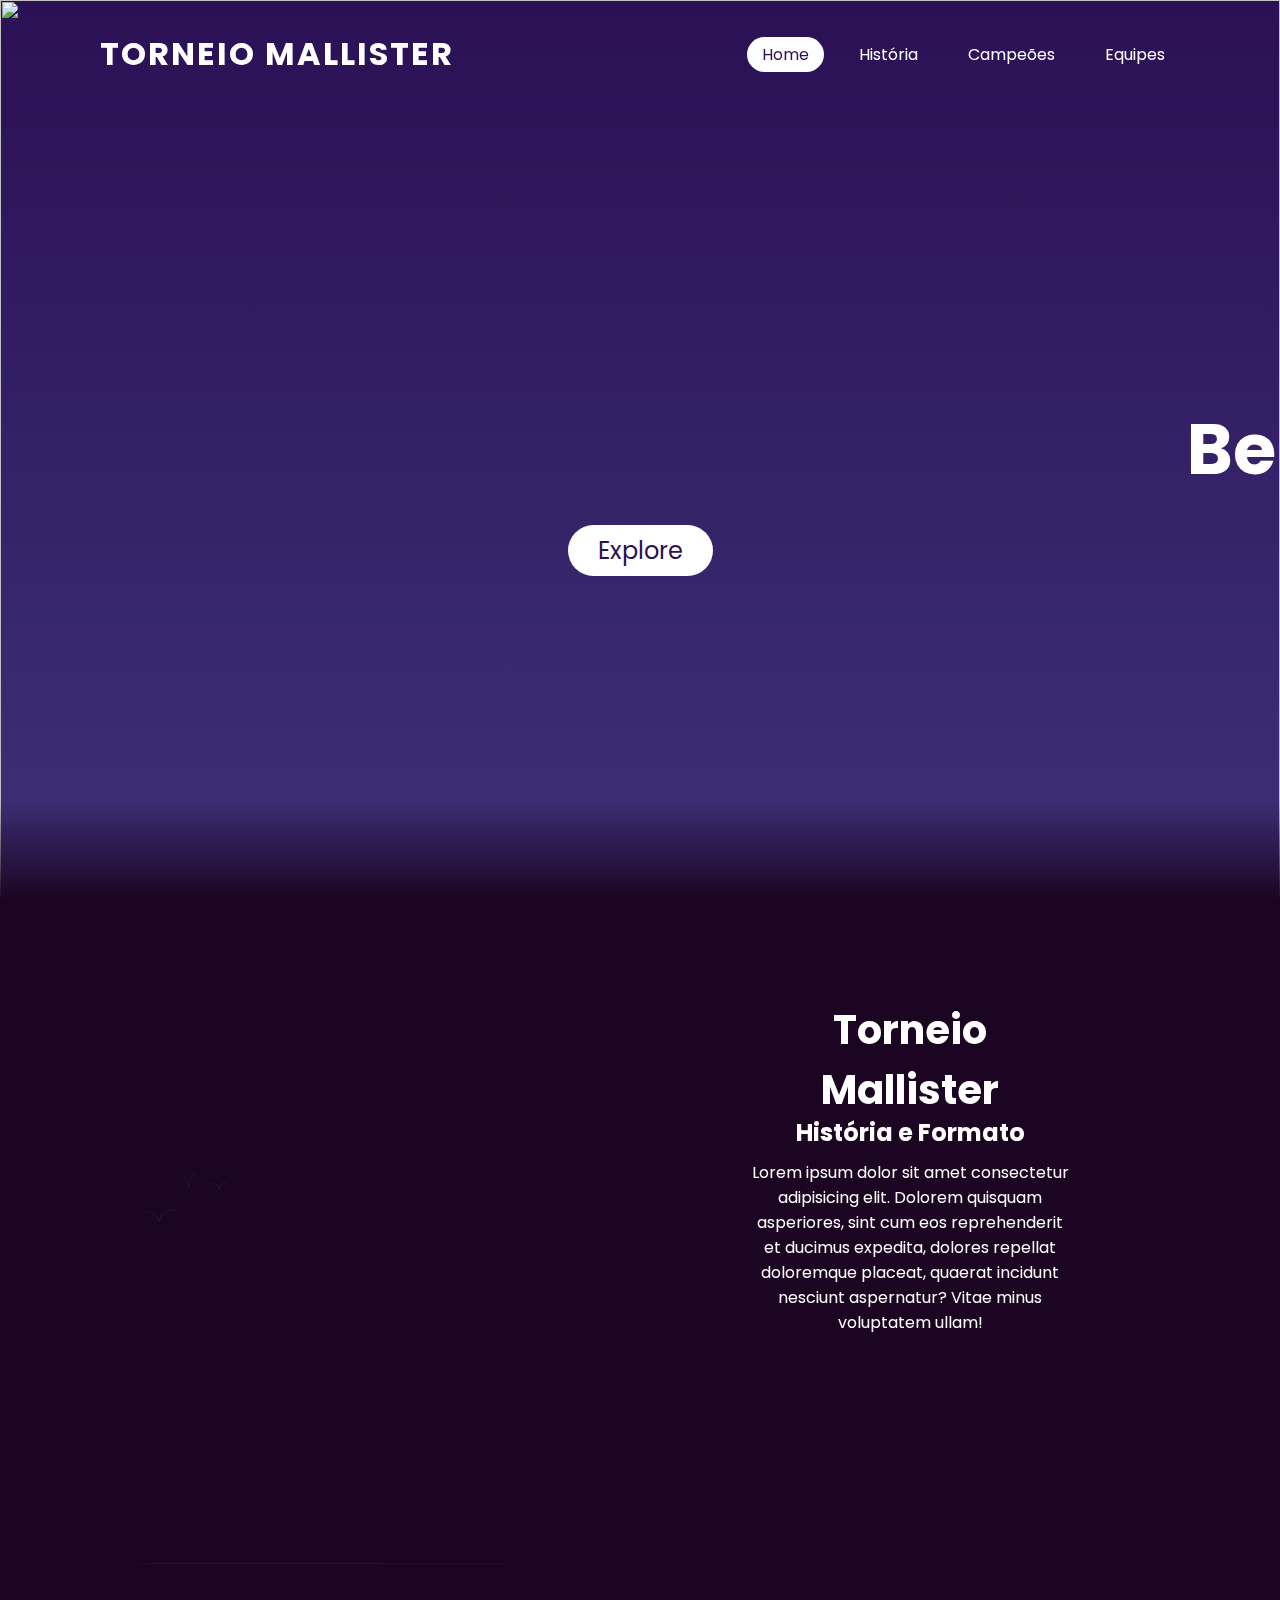
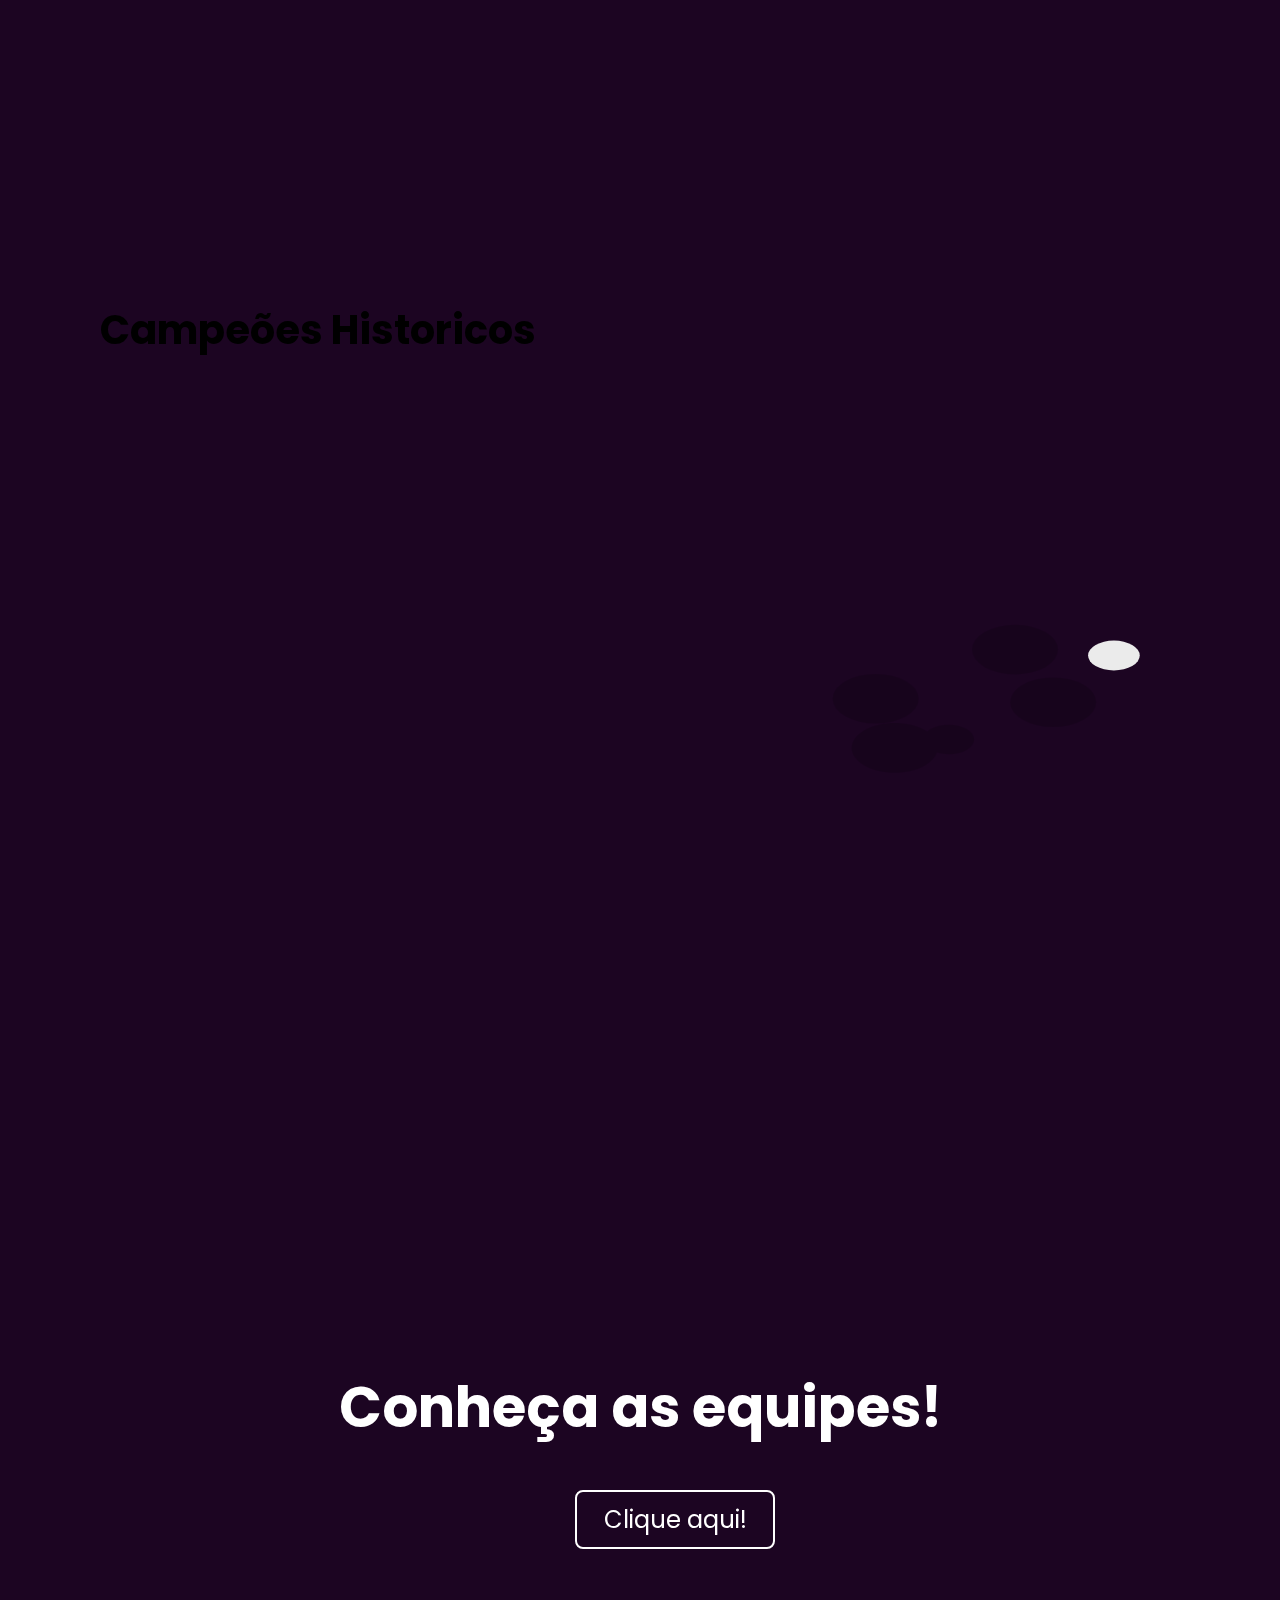
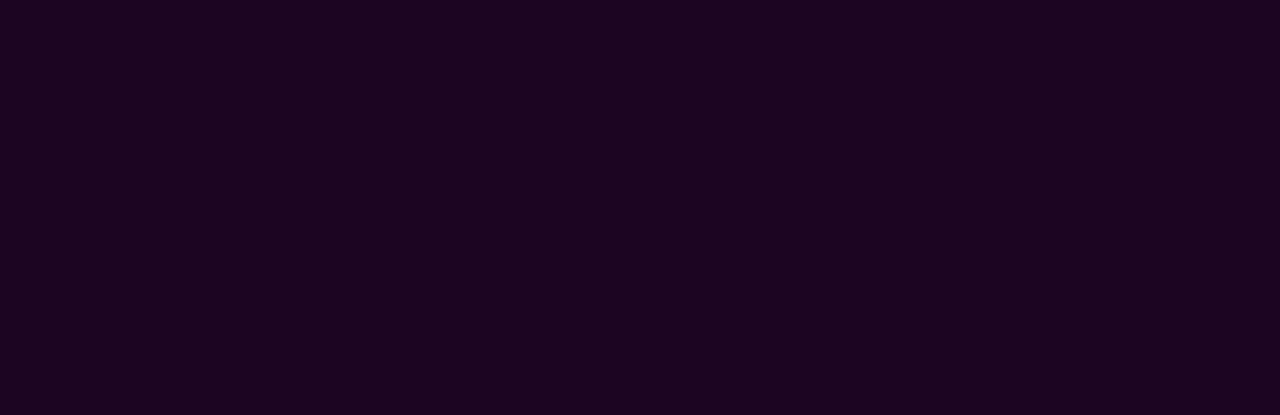
==== index.html @ cf9bca3e "feat: fix caminho dois" ====
<!DOCTYPE html>
<html lang="pt-br">
<head>
    <meta charset="UTF-8">
    <meta http-equiv="X-UA-Compatible" content="IE=edge">
    <meta name="viewport" content="width=device-width, initial-scale=1.0">
    <link rel="icon" href="https://i.pinimg.com/564x/1b/fc/08/1bfc082ab216bc0fd8e21ef02de1a475.jpg">
    <link rel="stylesheet" type="text/css" href="../css/moon.css">
    <link rel="stylesheet" type="text/css" href="../css/sec.css">
    <title>7° Torneio Mallister</title>
</head>
<body>

    <header>
        <a href="#" class="logo">Torneio Mallister</a>
        <ul>
            <li><a href="#" class="active">Home</a></li>
            <li><a href="#history">História</a></li>
            <li><a href="#champs">Campeões</a></li>
           <!--<li><a href="#">Premiação</a></li>--> 
            <li><a href="#teams">Equipes</a></li>
        </ul>
    </header>

    <section>
        <img src=".../img/stars.png" id="stars" alt="">
        <img src=".../img/moon.png" id="moon" alt="">
        <img src=".../img/mtbehind.png"  id="mtbehind"  alt="">
        <h2 id="text">Bem-Vindo!</h2>
        <a href="#history" id="btn">Explore</a>
        <img src=".../img/mtfront.png" id="mtfront" alt="">
    </section>

     <div class="sec section" id="history">
        <div class="text-sec text-height">
        <h2 class="h2-sec-history">Torneio Mallister</h2>
        <h3>História e Formato</h3>
        <p>Lorem ipsum dolor sit amet consectetur adipisicing elit. Dolorem quisquam asperiores, sint cum eos reprehenderit et ducimus expedita, dolores repellat doloremque placeat, quaerat incidunt nesciunt aspernatur? Vitae minus voluptatem ullam!</p>
        </div>

        <img class="img-dragon" src="./svg/dragon.svg" alt="">
        
    </div>


    <div class="sec section-champs" id="champs">
        <div class="">
            <h2 class="h3-sec-champs">Campeões Historicos</h2>
            
        </div>    
        <img class="img-champs" src="./svg/teamchamps.svg" alt="">      
    </div>

    
    <div class="sec section-teams" id="teams">
        <div class="">
            <h2 class="h2-sec-teams">Conheça as equipes!</h2>
            <a class="btn-teams" href="./pages/teams.html" target="_blank ">Clique aqui!</a>
        </div>    
           
    </div>

    
    

    <script src="/js/moon.js"></script>
    
</body>
</html>
---- css/moon.css ----
@import url('https://fonts.googleapis.com/css2?family=Poppins:ital,wght@0,400;0,500;0,600;0,700;1,400;1,500;1,600;1,700&display=swap');

* {
    font-family: 'Poppins', sans-serif;
    margin: 0;
    padding: 0;
    box-sizing: border-box;
    scroll-behavior: smooth;
}

body{
    min-height: 100vh;
    overflow-x: hidden;
    background: linear-gradient(#2b1055, #7597de);
}

header{
    position: absolute;
    top: 0;
    left: 0;
    width: 100%;
    padding: 30px 100px;
    display: flex;
    justify-content: space-between;
    align-items: center;
    z-index: 10000;
}

header .logo {
    color: #fff;
    font-weight: 700;
    text-decoration: none;
    font-size: 2em;
    text-transform: uppercase;
    letter-spacing: 2px;
}

header ul {
    display: flex;
    justify-content: center;
    align-items: center;
}

header ul li {
    list-style: none;
    margin-left: 20px;
}

header ul li a {
    text-decoration: none;
    padding: 6px 15px;
    color: #fff;
    border-radius: 20px;
}

header ul li a:hover, 
header ul li a.active
{
    background: #fff;
    color: #2b1055;
}


section{
    position: relative;
    width: 100%;
    height: 100vh;
    padding: 100px;
    display: flex;
    justify-content: center;
    align-items: center;
    overflow: hidden;
}

section::before{
    content: '';
    position: absolute;
    bottom: 0;
    width: 100%;
    height: 100px;
    background: linear-gradient(to top,#1c0522,transparent);
    z-index: 1000;
}

section img{
    position: absolute;
    top: 0;
    left: 0;
    width: 100%;
    height: 100%;
    object-fit: cover;
    pointer-events: none;
}

section img#moon{
    mix-blend-mode: screen;
}

section img#mtfront{
    z-index: 10;
}

#text{
    position: absolute;
    right: -350px;
    color: #fff;
    white-space: nowrap;
    font-size: 5.5vw;
    z-index: 9;  
}

#btn{
    text-decoration: none;
    display: inline-block;
    padding: 8px 30px;
    border-radius: 40px;
    background: #fff;
    color: #2b1055;
    font-size: 1.5em;
    z-index: 9;
    transform: translateY(100px);
}

.sec{
    padding: 100px;
    background: #1c0522;
}

.h2-sec-history{
    font-size: 2.5em;
    text-align: center;
    color: rgb(255, 255, 255);
}

.sec h3{
    font-size: 1.5em;
    text-align: center;
    margin-top: -5px;
    color: #fff;
}

.sec p{
    margin-top: 10px;
    text-align: center;
    font-size: 1em;
    color: #fff;
}
---- css/sec.css ----
.section{
    background-image: url('.../img/history.jpg');
    background-repeat: no-repeat;
    background-size: cover;
    height: 900px;
}

.section-champs{
    background-image: url('.../img/champs.jpg');
    background-repeat: no-repeat;
    background-size: cover;
}

.section-teams{
    background-image: url('.../img/zodiac.jpg');
    background-repeat: no-repeat;
    background-size: cover;
    height: 1100px;
}

.img-champs{
    width: 35vw;
    margin-left: 60%;
}

.img-dragon{
    width: 35vw;
    margin-top: -200px;
}

.h3-sec-champs{
    font-size: 2.5em;
    color: black;
}

.h2-sec-teams{
    font-size: 3.5em;
    color: #fff;
    text-align: center;
    margin-top: 350px;
}

.btn-teams{
    text-decoration: none;
    font-size: 1.5em;
    color: #fff;
    display: flex;
    justify-content: center;
    align-items: center;
    border: 2px solid #fff;
    border-radius: 8px;
    width: 200px;
    padding: 10px;
    margin-left: 44%;
    margin-top: 40px;
}


.btn-teams:hover{
    background-color: #2a2a4d;
    transition: 1s;
    transform: scale(1.1);
}

.text-height{
    display: flex;
    flex-direction: column;  
    width: 30%;
    margin-left: 60%;
}



.img-mage{
    width: 1000px;
    height: 500px;
    margin-top: -220px;
    box-shadow: 23px 13px 29px 0px rgba(0,0,0,0.73);
}
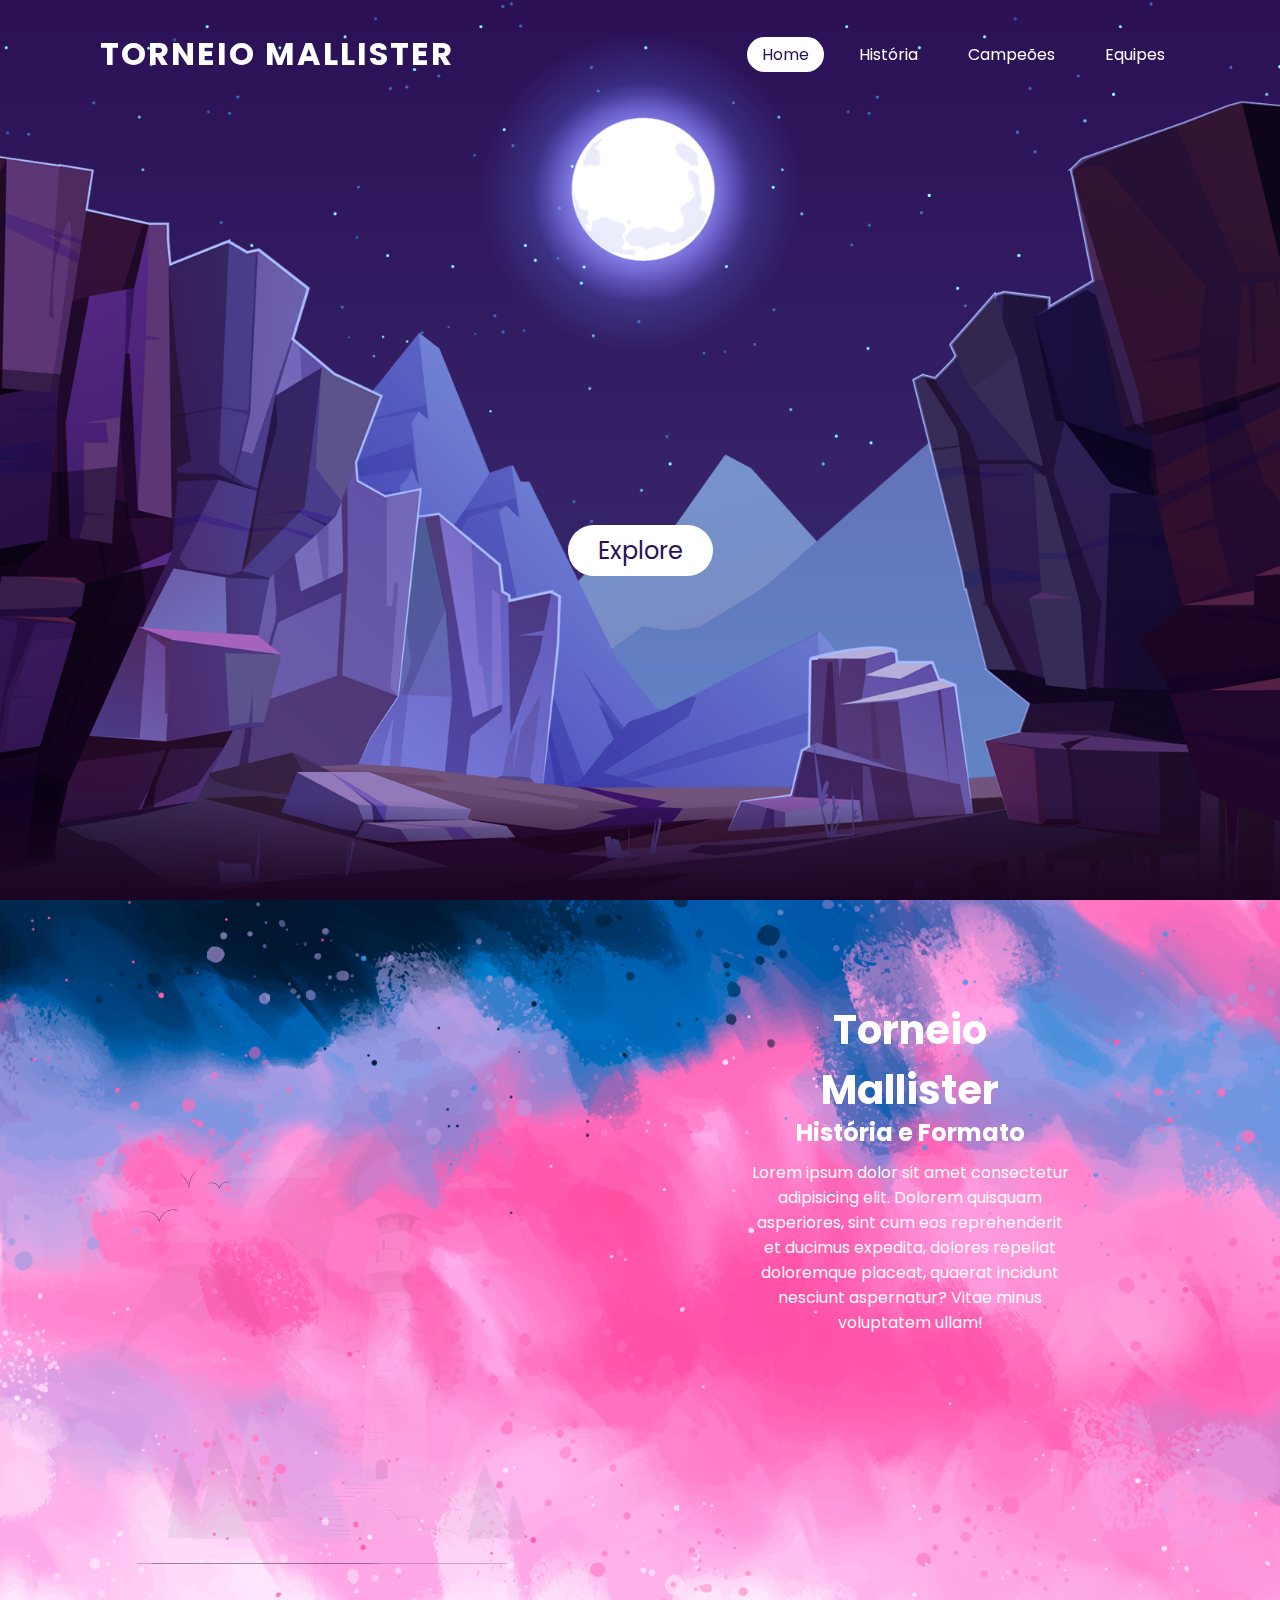
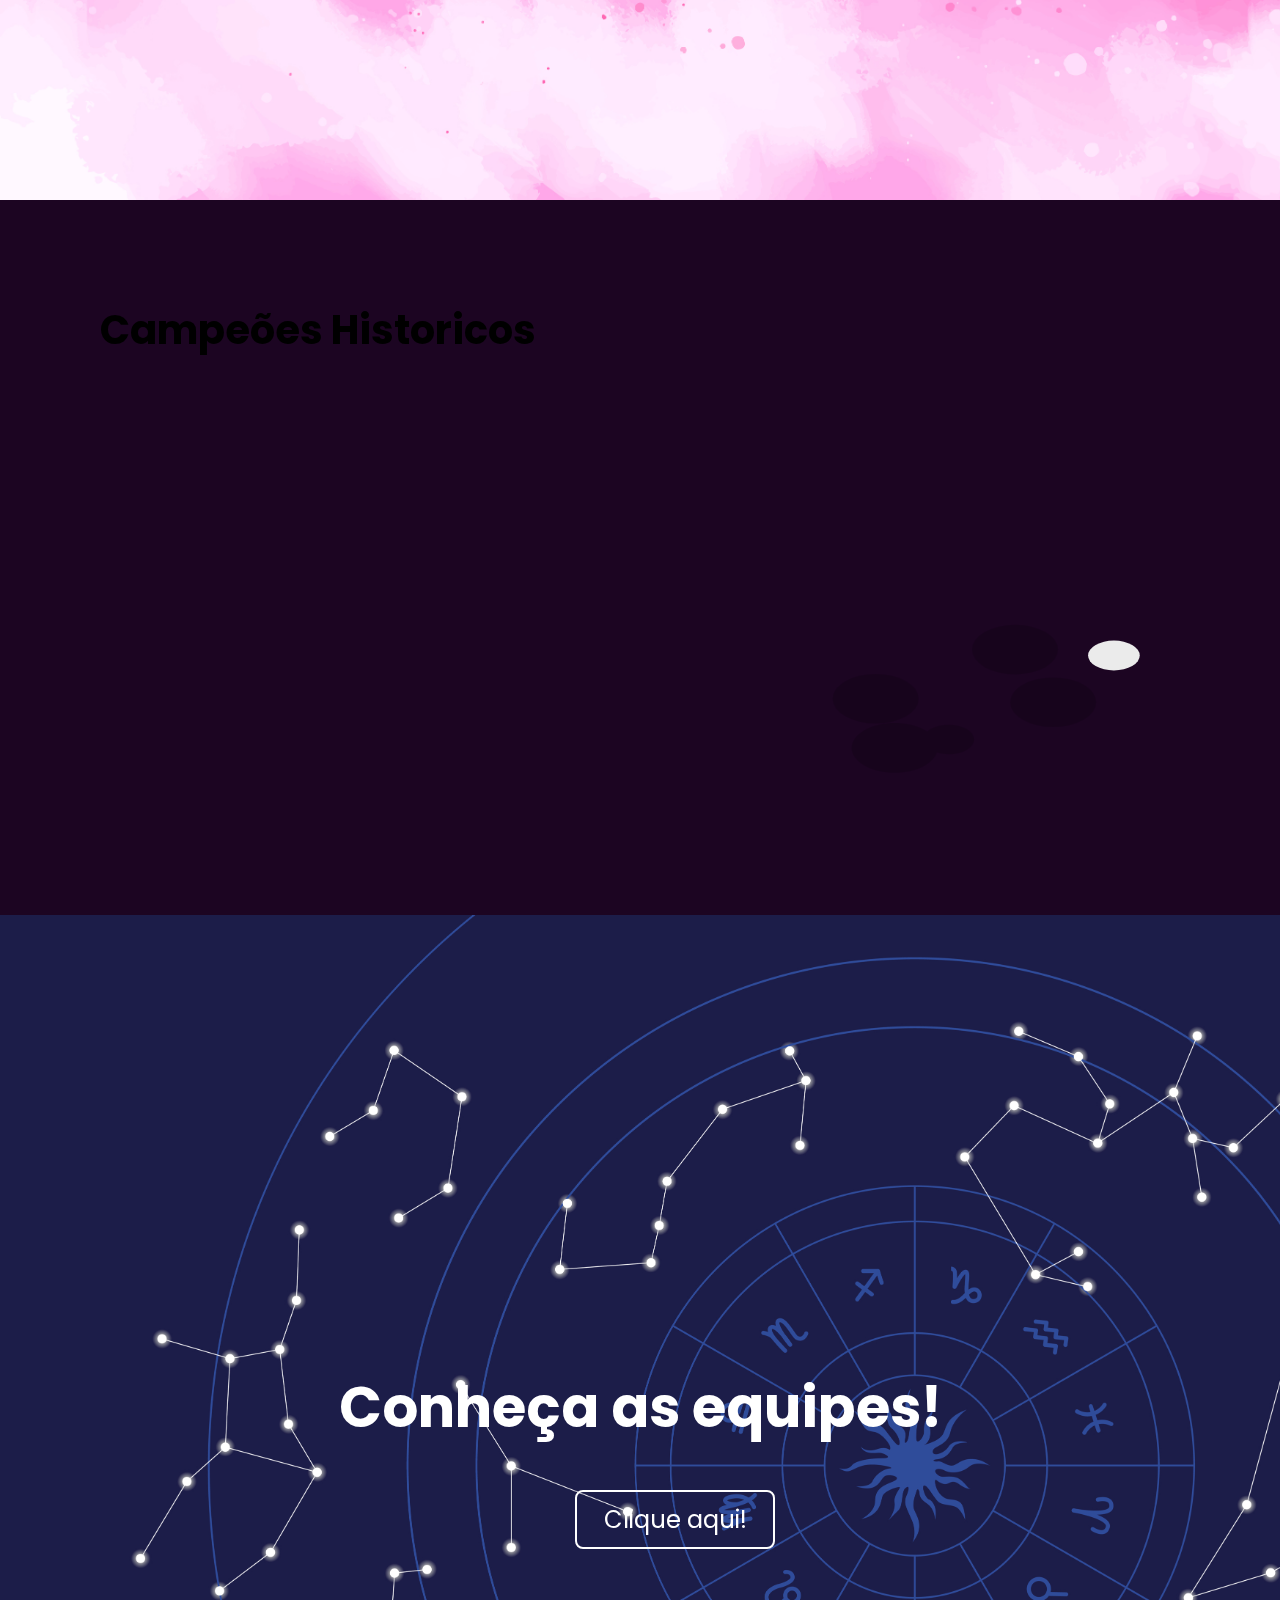
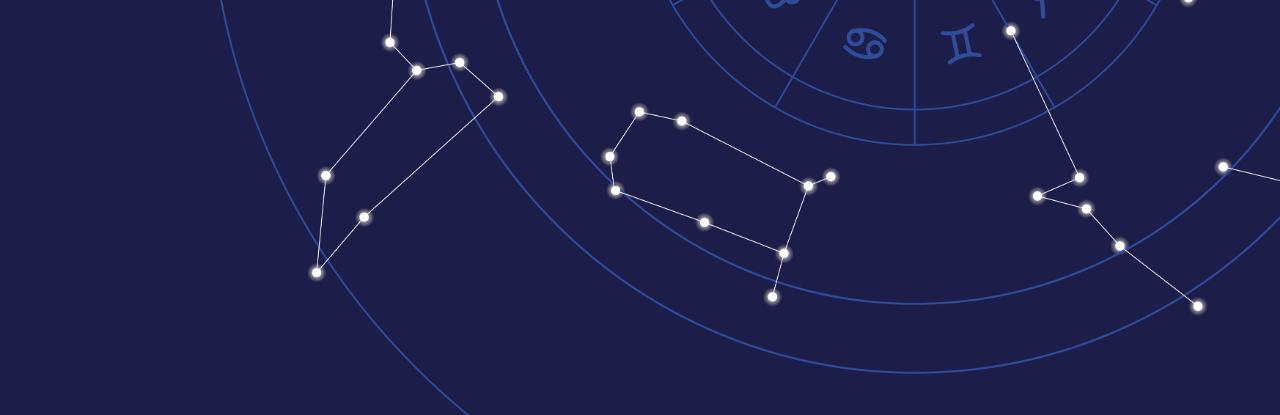
==== commit 3e0e5aa7: "feat: fix caminho img" ====
--- a/index.html
+++ b/index.html
@@ -23,12 +23,12 @@
     </header>
 
     <section>
-        <img src=".../img/stars.png" id="stars" alt="">
-        <img src=".../img/moon.png" id="moon" alt="">
-        <img src=".../img/mtbehind.png"  id="mtbehind"  alt="">
+        <img src="../img/stars.png" id="stars" alt="">
+        <img src="../img/moon.png" id="moon" alt="">
+        <img src="../img/mtbehind.png"  id="mtbehind"  alt="">
         <h2 id="text">Bem-Vindo!</h2>
         <a href="#history" id="btn">Explore</a>
-        <img src=".../img/mtfront.png" id="mtfront" alt="">
+        <img src="../img/mtfront.png" id="mtfront" alt="">
     </section>
 
      <div class="sec section" id="history">
--- a/css/sec.css
+++ b/css/sec.css
@@ -1,18 +1,18 @@
 .section{
-    background-image: url('.../img/history.jpg');
+    background-image: url('/img/history.jpg');
     background-repeat: no-repeat;
     background-size: cover;
     height: 900px;
 }
 
 .section-champs{
-    background-image: url('.../img/champs.jpg');
+    background-image: url('/img/champs.jpg');
     background-repeat: no-repeat;
     background-size: cover;
 }
 
 .section-teams{
-    background-image: url('.../img/zodiac.jpg');
+    background-image: url('/img/zodiac.jpg');
     background-repeat: no-repeat;
     background-size: cover;
     height: 1100px;
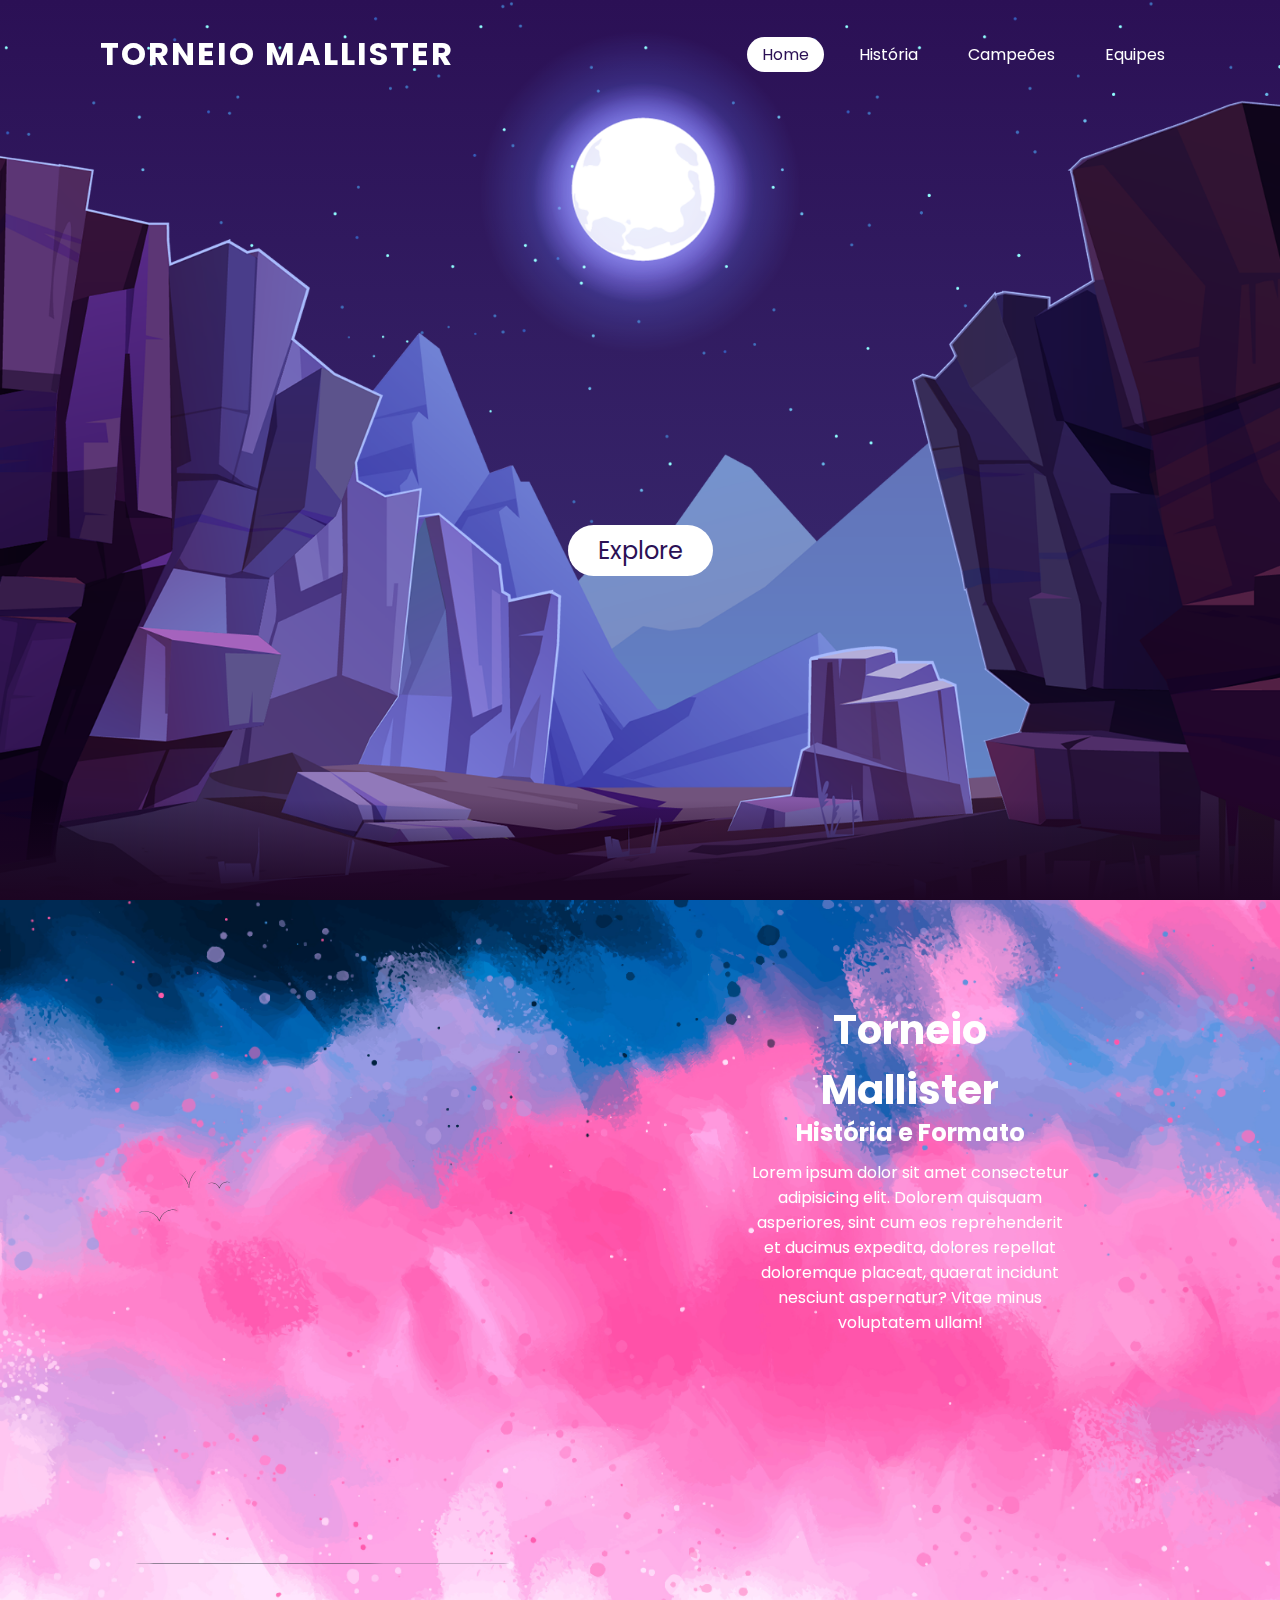
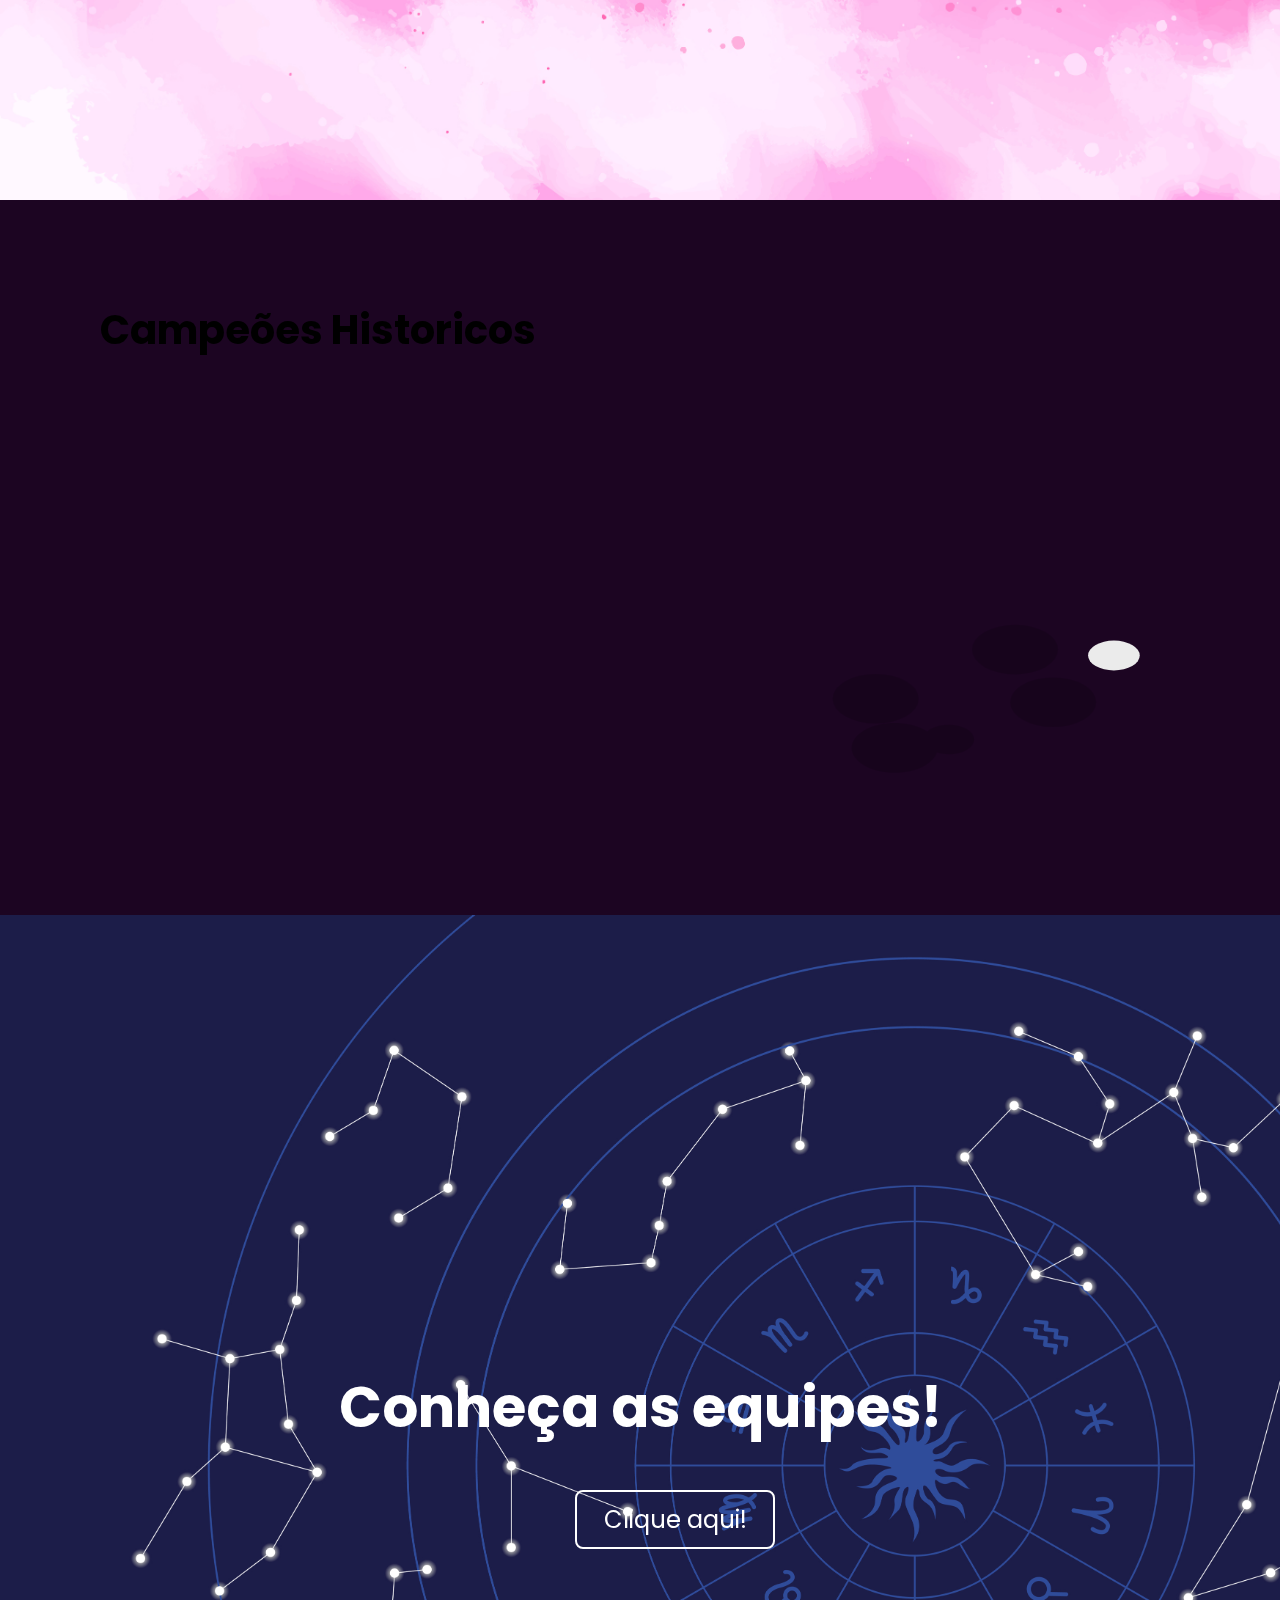
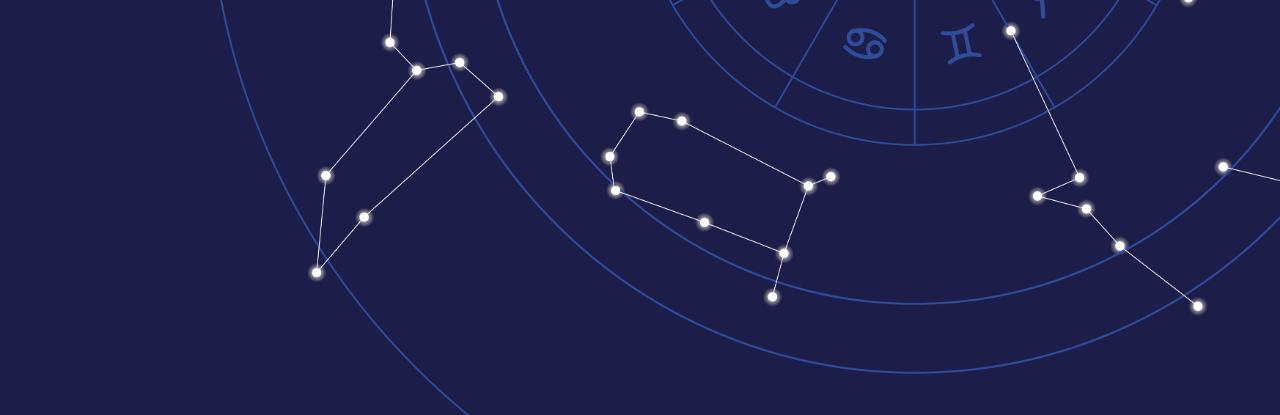
==== commit 6627453e: "feat: caminho img" ====
--- a/index.html
+++ b/index.html
@@ -5,8 +5,8 @@
     <meta http-equiv="X-UA-Compatible" content="IE=edge">
     <meta name="viewport" content="width=device-width, initial-scale=1.0">
     <link rel="icon" href="https://i.pinimg.com/564x/1b/fc/08/1bfc082ab216bc0fd8e21ef02de1a475.jpg">
-    <link rel="stylesheet" type="text/css" href="../css/moon.css">
-    <link rel="stylesheet" type="text/css" href="../css/sec.css">
+    <link rel="stylesheet" type="text/css" href="/css/moon.css">
+    <link rel="stylesheet" type="text/css" href="/css/sec.css">
     <title>7° Torneio Mallister</title>
 </head>
 <body>
@@ -23,12 +23,12 @@
     </header>
 
     <section>
-        <img src="../img/stars.png" id="stars" alt="">
-        <img src="../img/moon.png" id="moon" alt="">
-        <img src="../img/mtbehind.png"  id="mtbehind"  alt="">
+        <img src="/img/stars.png" id="stars" alt="">
+        <img src="/img/moon.png" id="moon" alt="">
+        <img src="/img/mtbehind.png"  id="mtbehind"  alt="">
         <h2 id="text">Bem-Vindo!</h2>
         <a href="#history" id="btn">Explore</a>
-        <img src="../img/mtfront.png" id="mtfront" alt="">
+        <img src="/img/mtfront.png" id="mtfront" alt="">
     </section>
 
      <div class="sec section" id="history">
@@ -38,7 +38,7 @@
         <p>Lorem ipsum dolor sit amet consectetur adipisicing elit. Dolorem quisquam asperiores, sint cum eos reprehenderit et ducimus expedita, dolores repellat doloremque placeat, quaerat incidunt nesciunt aspernatur? Vitae minus voluptatem ullam!</p>
         </div>
 
-        <img class="img-dragon" src="./svg/dragon.svg" alt="">
+        <img class="img-dragon" src="svg/dragon.svg" alt="">
         
     </div>
 
@@ -48,14 +48,14 @@
             <h2 class="h3-sec-champs">Campeões Historicos</h2>
             
         </div>    
-        <img class="img-champs" src="./svg/teamchamps.svg" alt="">      
+        <img class="img-champs" src="svg/teamchamps.svg" alt="">      
     </div>
 
     
     <div class="sec section-teams" id="teams">
         <div class="">
             <h2 class="h2-sec-teams">Conheça as equipes!</h2>
-            <a class="btn-teams" href="./pages/teams.html" target="_blank ">Clique aqui!</a>
+            <a class="btn-teams" href="/pages/teams.html" target="_blank ">Clique aqui!</a>
         </div>    
            
     </div>
--- a/css/sec.css
+++ b/css/sec.css
@@ -1,18 +1,18 @@
 .section{
-    background-image: url('/img/history.jpg');
+    background-image: url('../img/history.jpg');
     background-repeat: no-repeat;
     background-size: cover;
     height: 900px;
 }
 
 .section-champs{
-    background-image: url('/img/champs.jpg');
+    background-image: url('../img/champs.jpg');
     background-repeat: no-repeat;
     background-size: cover;
 }
 
 .section-teams{
-    background-image: url('/img/zodiac.jpg');
+    background-image: url('../img/zodiac.jpg');
     background-repeat: no-repeat;
     background-size: cover;
     height: 1100px;
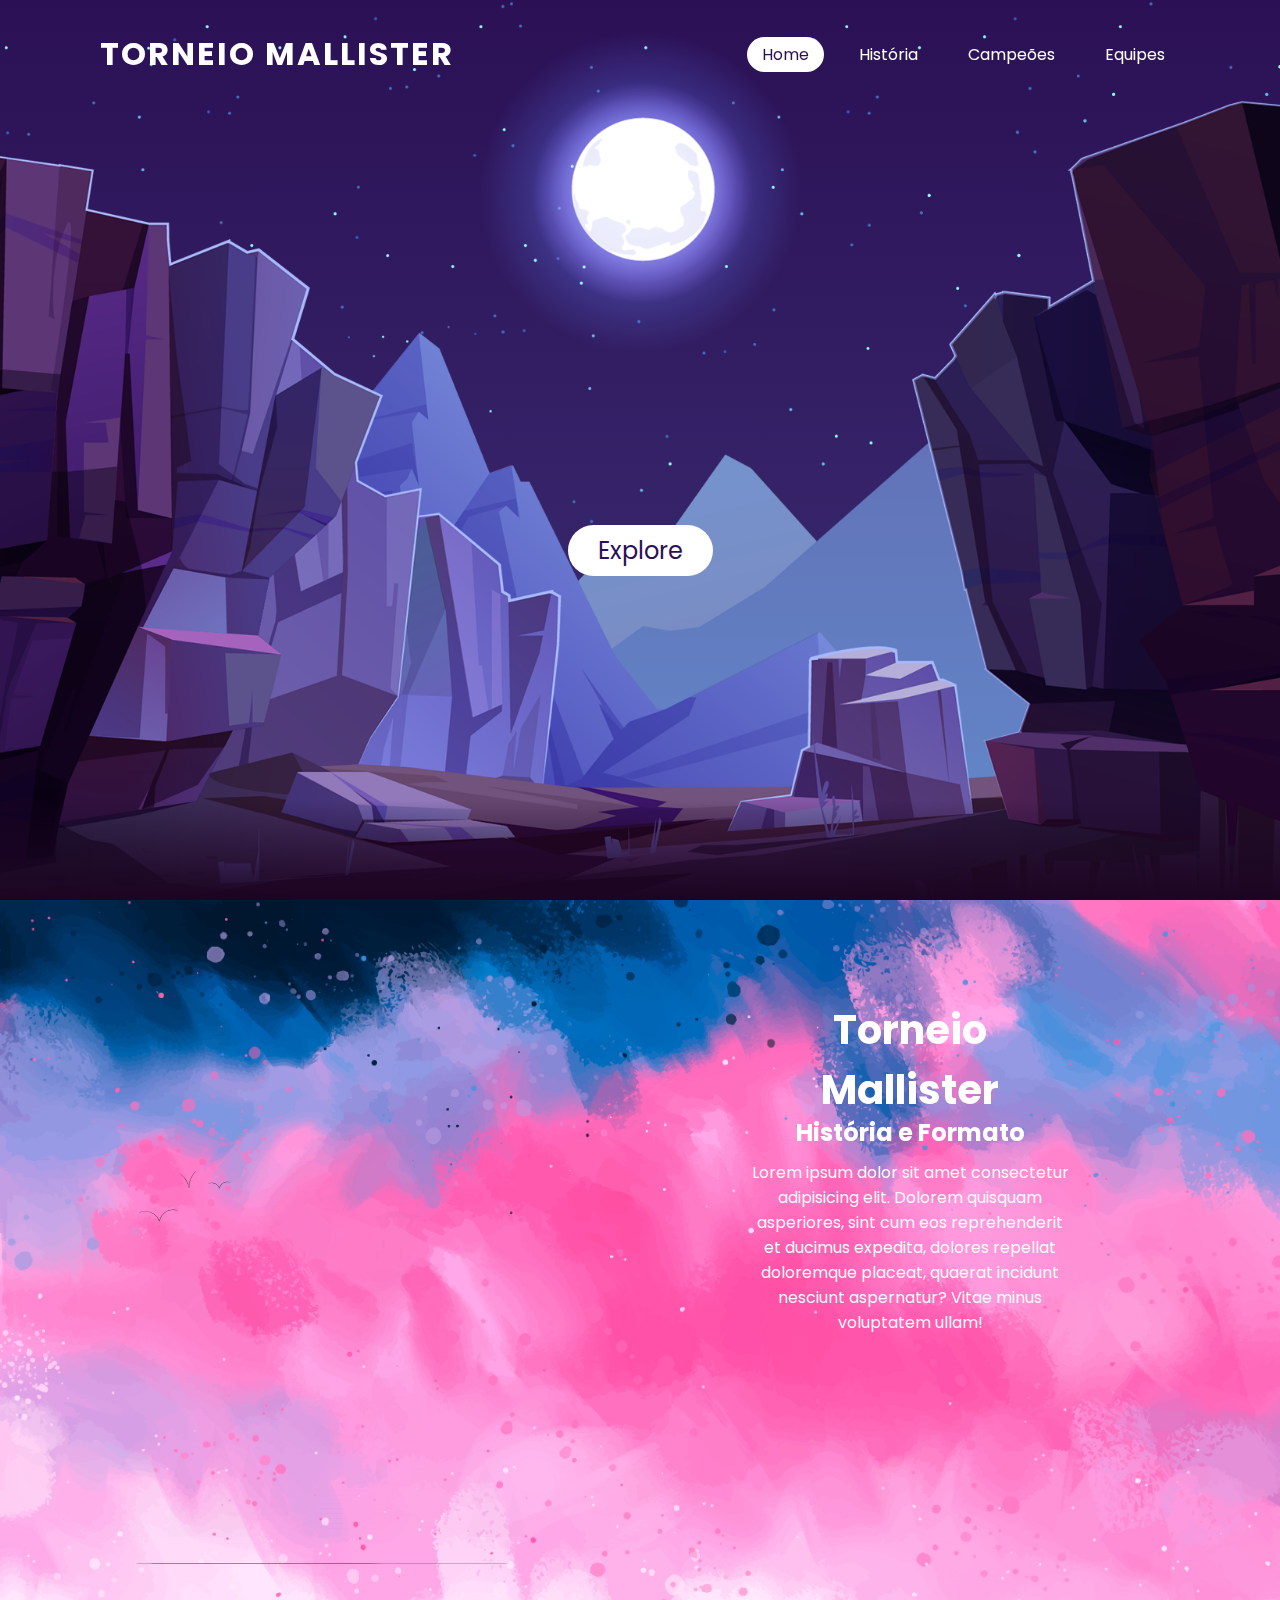
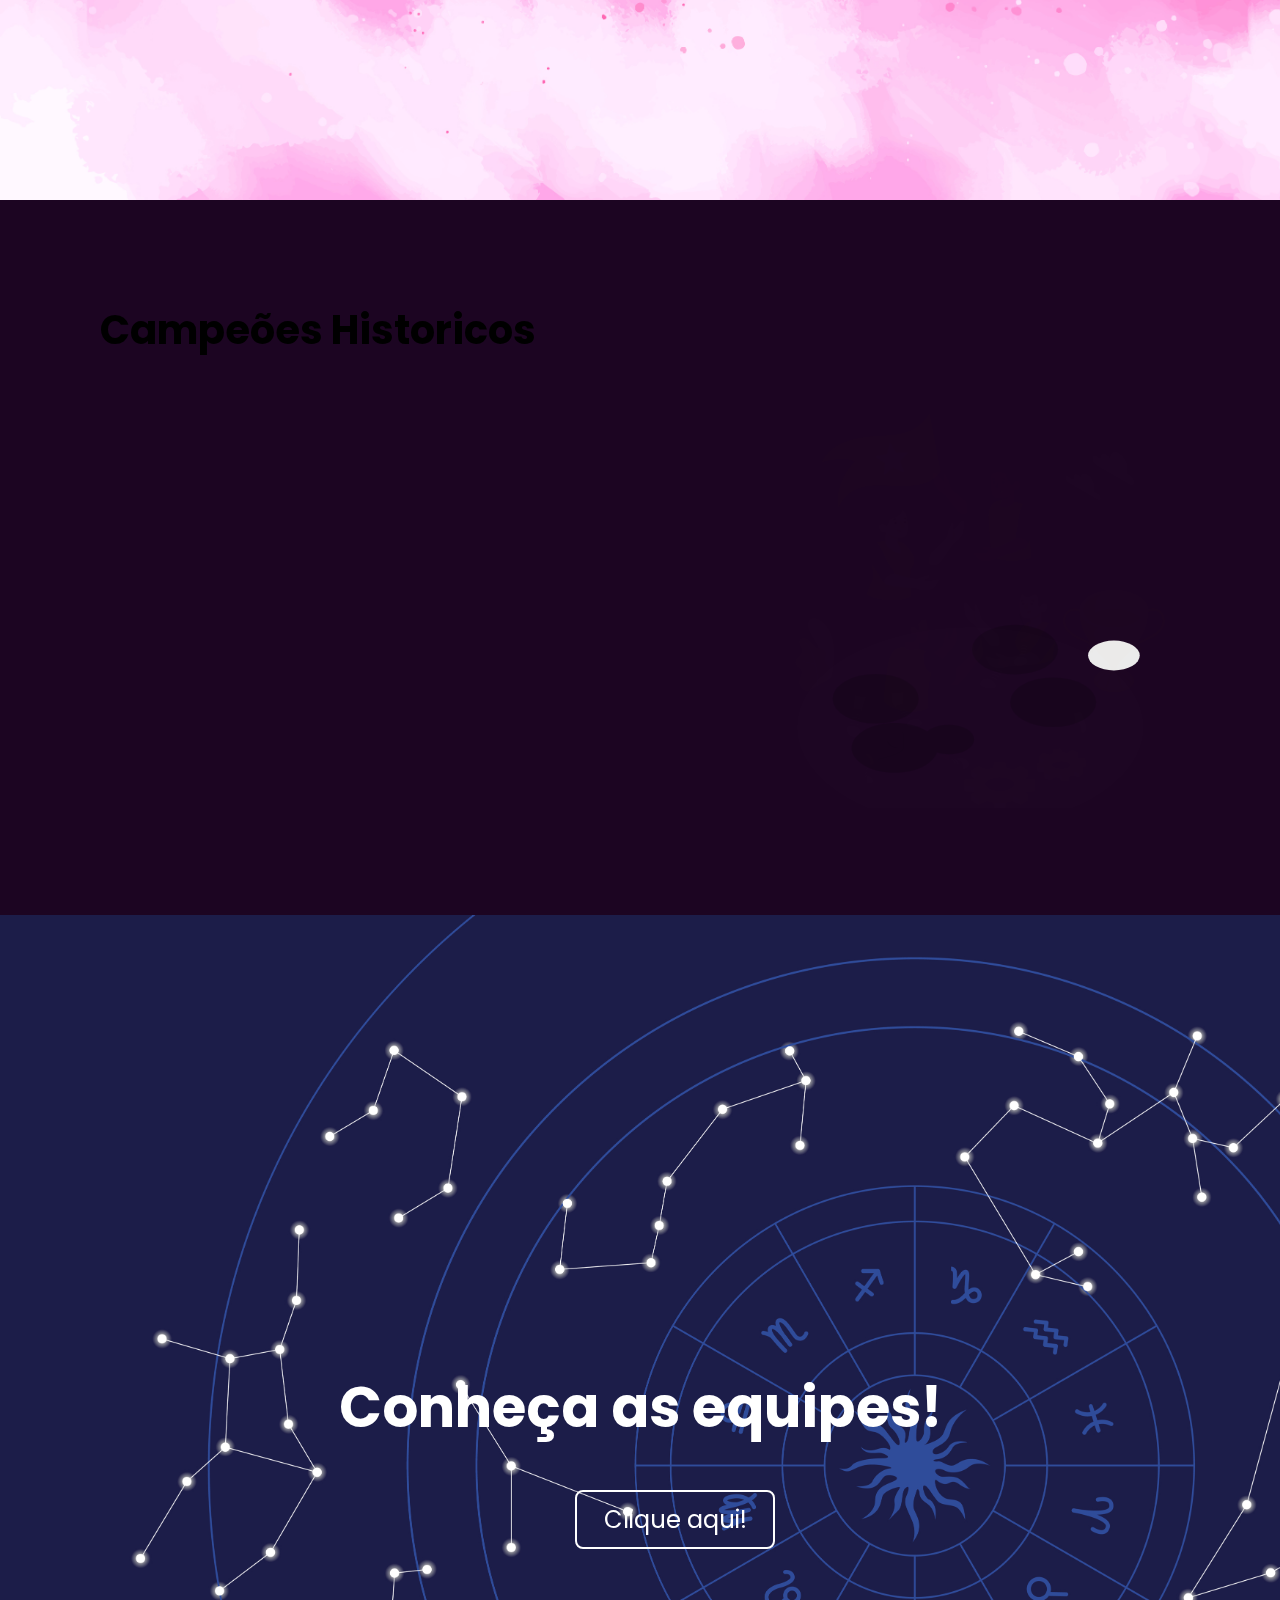
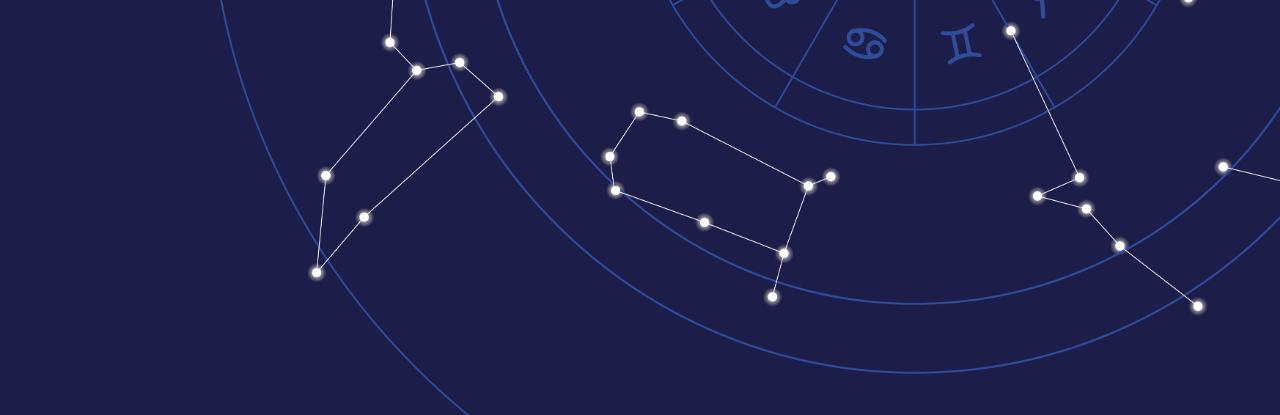
==== commit 06d30cfe: "caminho" ====
--- a/index.html
+++ b/index.html
@@ -5,8 +5,8 @@
     <meta http-equiv="X-UA-Compatible" content="IE=edge">
     <meta name="viewport" content="width=device-width, initial-scale=1.0">
     <link rel="icon" href="https://i.pinimg.com/564x/1b/fc/08/1bfc082ab216bc0fd8e21ef02de1a475.jpg">
-    <link rel="stylesheet" type="text/css" href="/css/moon.css">
-    <link rel="stylesheet" type="text/css" href="/css/sec.css">
+    <link rel="stylesheet" type="text/css" href="css/moon.css">
+    <link rel="stylesheet" type="text/css" href="css/sec.css">
     <title>7° Torneio Mallister</title>
 </head>
 <body>
@@ -23,12 +23,12 @@
     </header>
 
     <section>
-        <img src="/img/stars.png" id="stars" alt="">
-        <img src="/img/moon.png" id="moon" alt="">
-        <img src="/img/mtbehind.png"  id="mtbehind"  alt="">
+        <img src="img/stars.png" id="stars" alt="">
+        <img src="img/moon.png" id="moon" alt="">
+        <img src="img/mtbehind.png"  id="mtbehind"  alt="">
         <h2 id="text">Bem-Vindo!</h2>
         <a href="#history" id="btn">Explore</a>
-        <img src="/img/mtfront.png" id="mtfront" alt="">
+        <img src="img/mtfront.png" id="mtfront" alt="">
     </section>
 
      <div class="sec section" id="history">
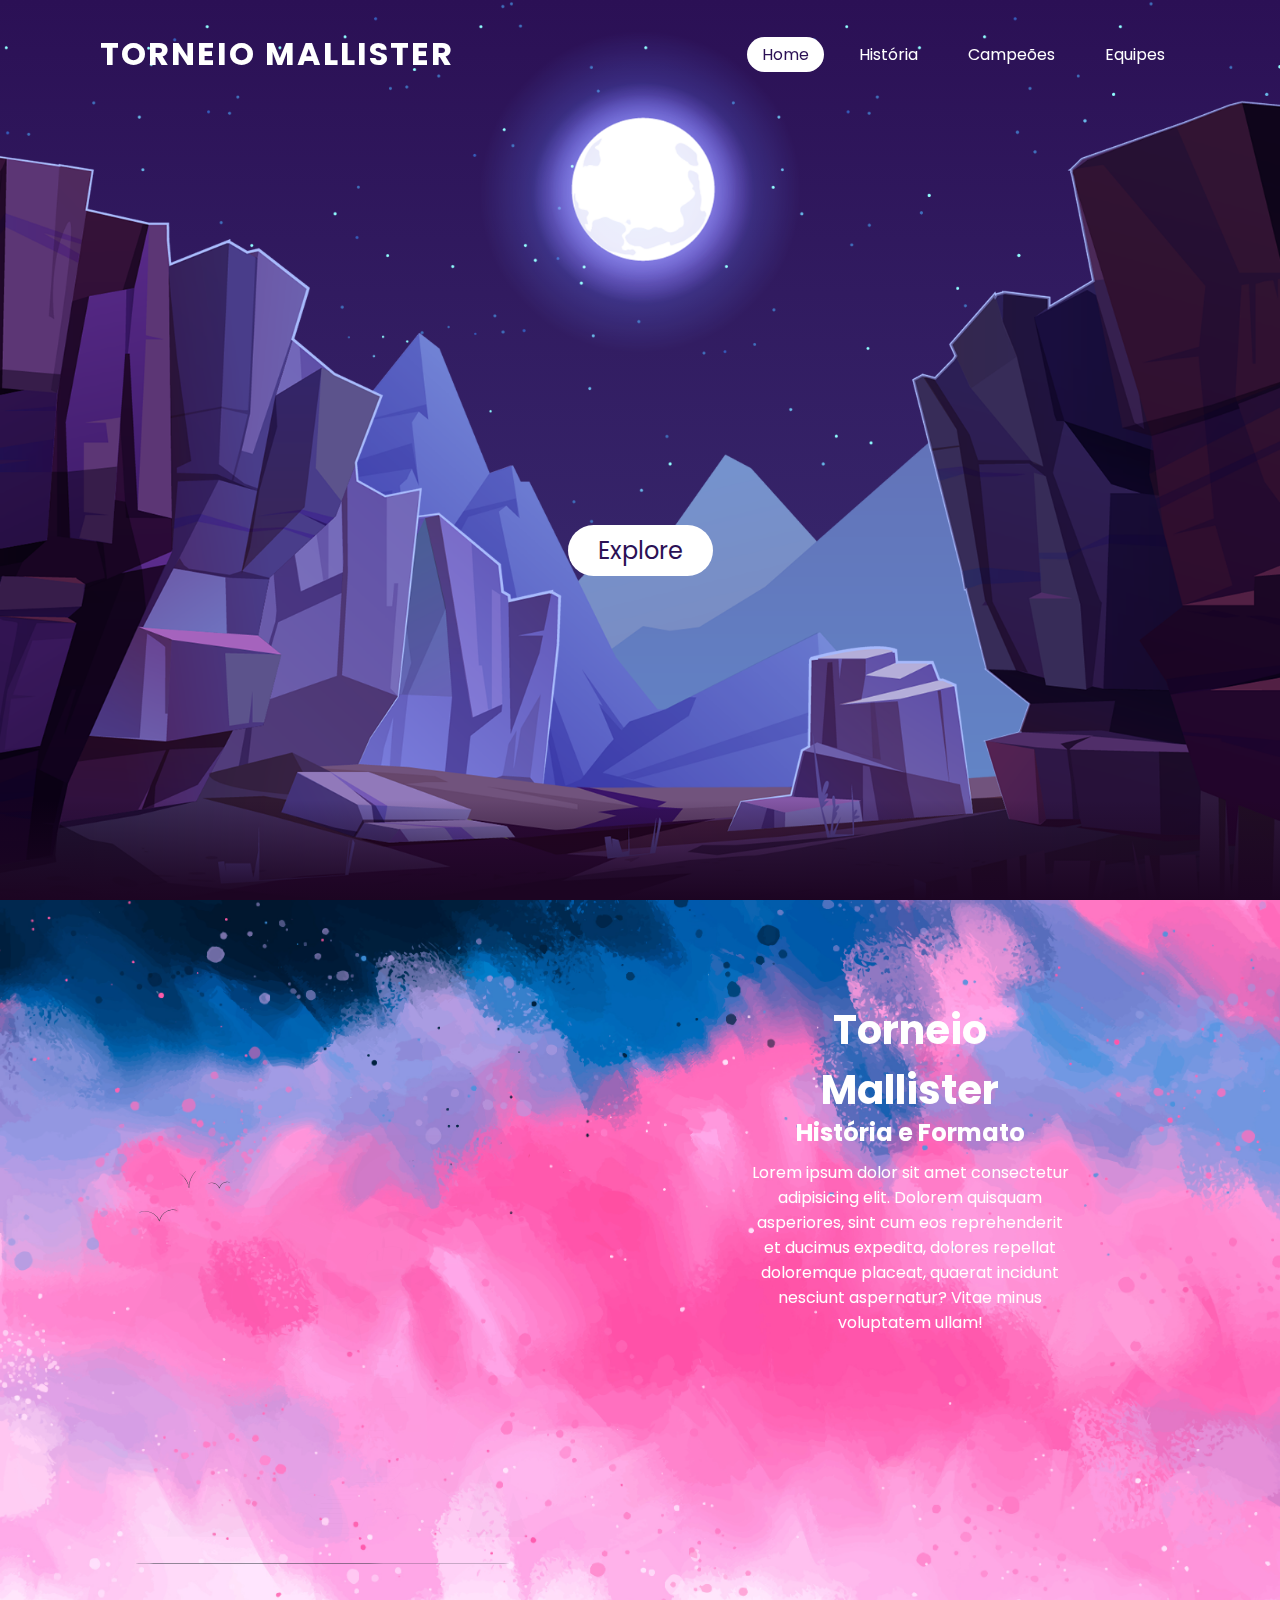
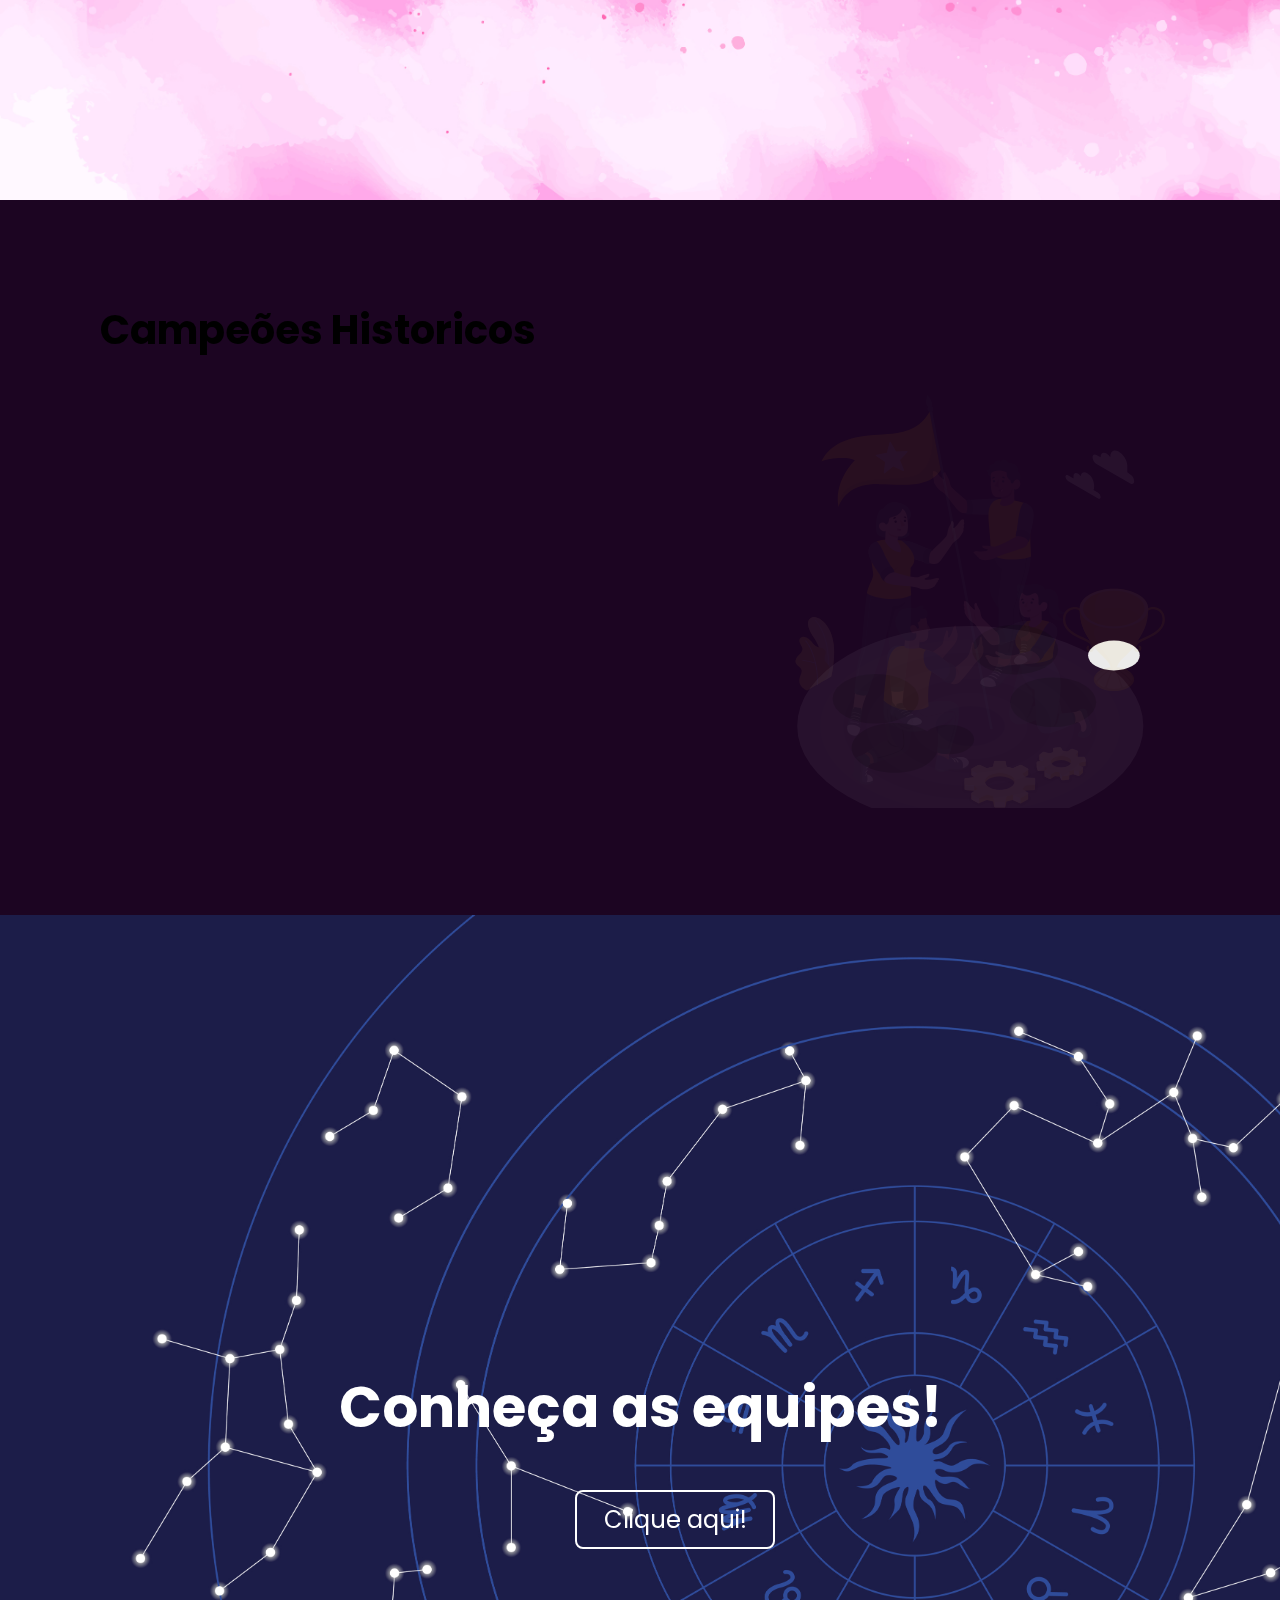
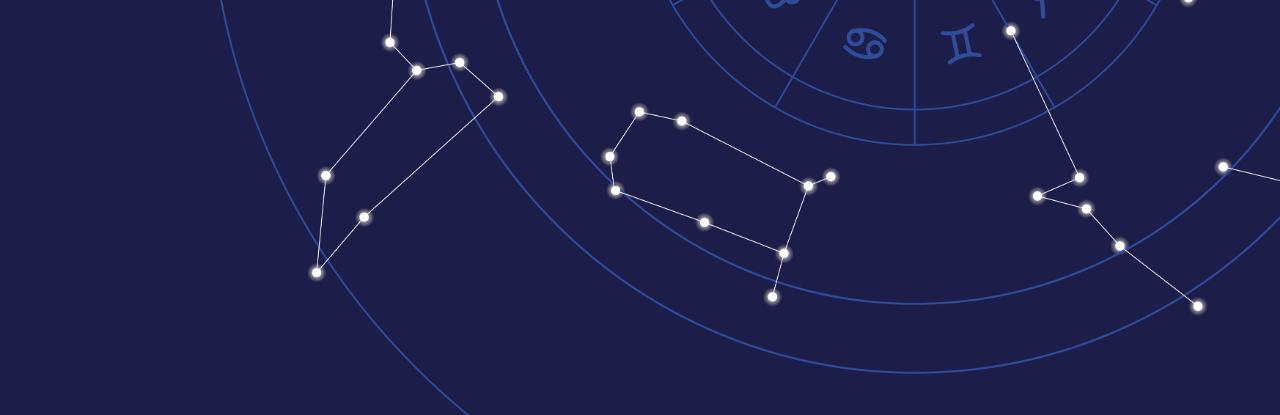
==== commit c41fed9e: "img reestru" ====
--- a/index.html
+++ b/index.html
@@ -5,8 +5,8 @@
     <meta http-equiv="X-UA-Compatible" content="IE=edge">
     <meta name="viewport" content="width=device-width, initial-scale=1.0">
     <link rel="icon" href="https://i.pinimg.com/564x/1b/fc/08/1bfc082ab216bc0fd8e21ef02de1a475.jpg">
-    <link rel="stylesheet" type="text/css" href="css/moon.css">
-    <link rel="stylesheet" type="text/css" href="css/sec.css">
+    <link rel="stylesheet" type="text/css" href="../../css/moon.css">
+    <link rel="stylesheet" type="text/css" href="../../css/sec.css">
     <title>7° Torneio Mallister</title>
 </head>
 <body>
@@ -23,12 +23,12 @@
     </header>
 
     <section>
-        <img src="img/stars.png" id="stars" alt="">
-        <img src="img/moon.png" id="moon" alt="">
-        <img src="img/mtbehind.png"  id="mtbehind"  alt="">
+        <img src="svg/stars.png" id="stars" alt="">
+        <img src="svg/moon.png" id="moon" alt="">
+        <img src="svg/mtbehind.png"  id="mtbehind"  alt="">
         <h2 id="text">Bem-Vindo!</h2>
         <a href="#history" id="btn">Explore</a>
-        <img src="img/mtfront.png" id="mtfront" alt="">
+        <img src="svg/mtfront.png" id="mtfront" alt="">
     </section>
 
      <div class="sec section" id="history">
@@ -55,7 +55,7 @@
     <div class="sec section-teams" id="teams">
         <div class="">
             <h2 class="h2-sec-teams">Conheça as equipes!</h2>
-            <a class="btn-teams" href="/pages/teams.html" target="_blank ">Clique aqui!</a>
+            <a class="btn-teams" href="./pages/teams.html" target="_blank ">Clique aqui!</a>
         </div>    
            
     </div>
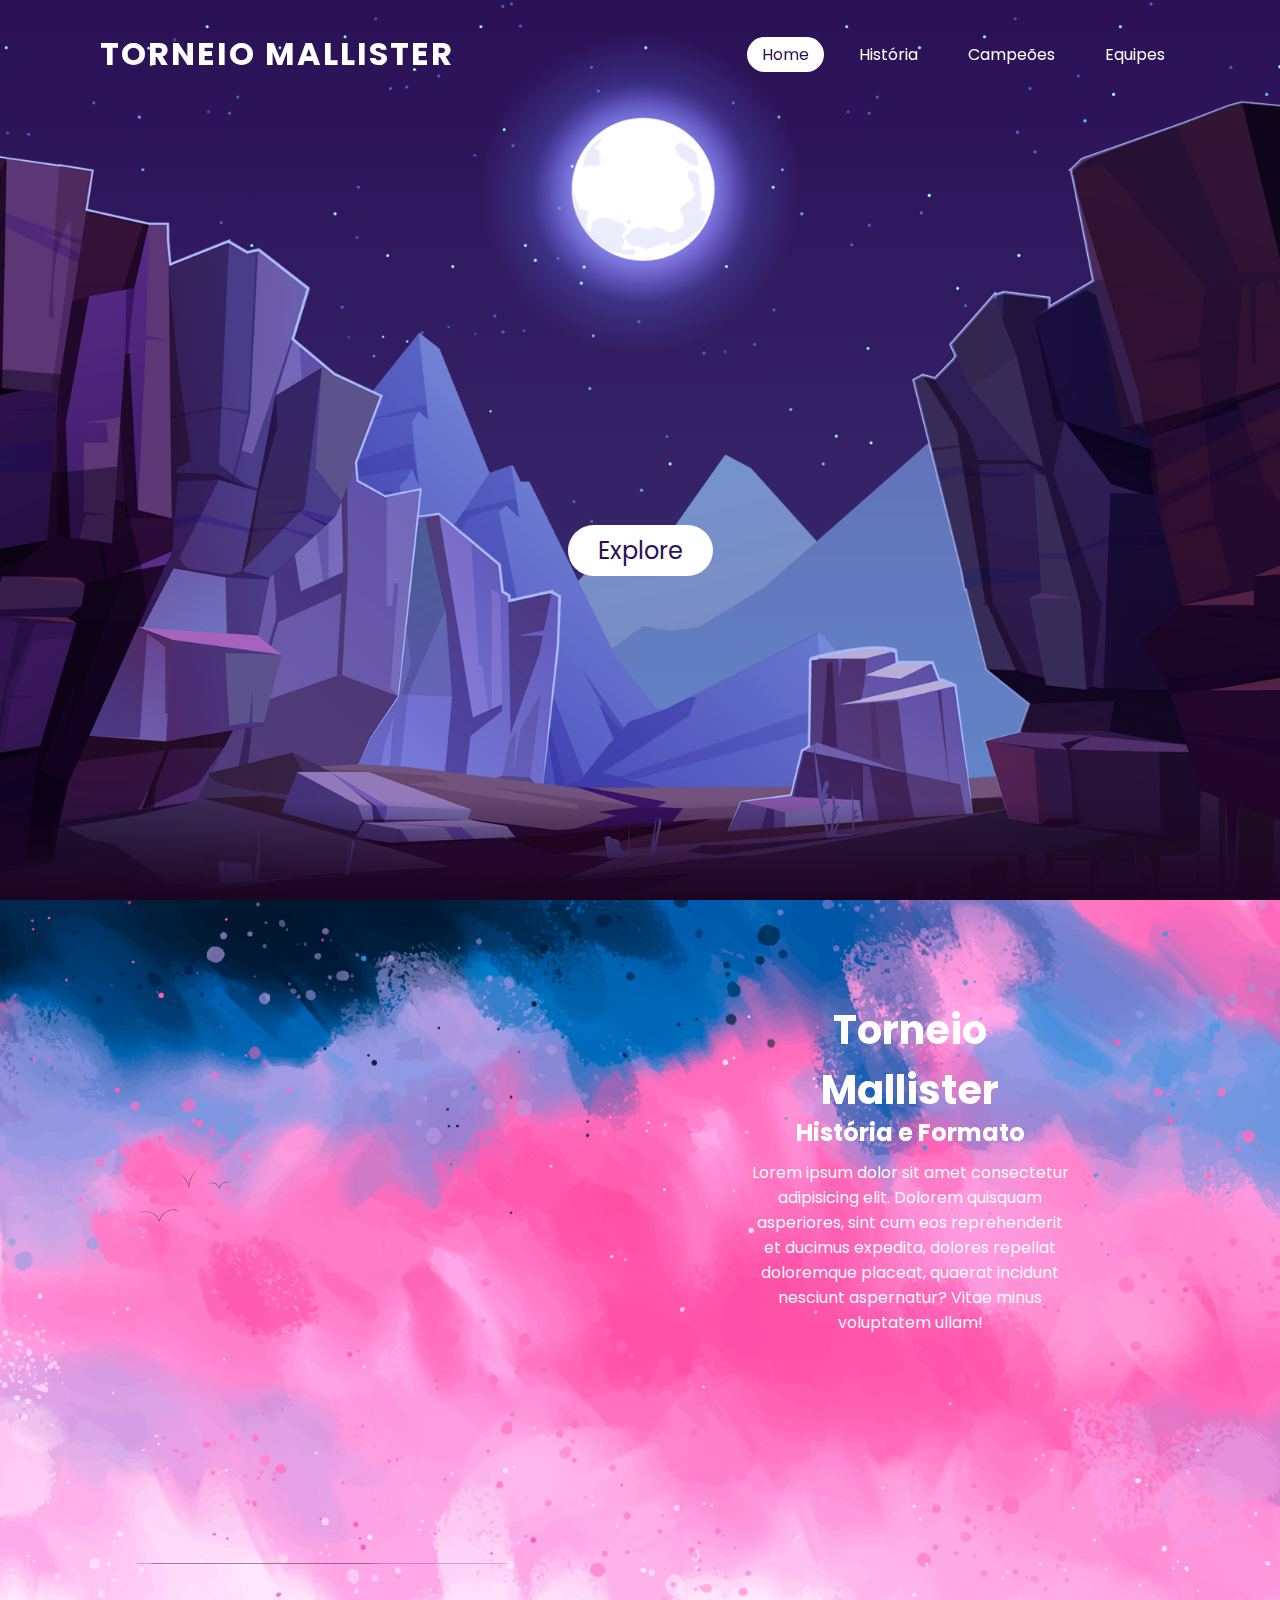
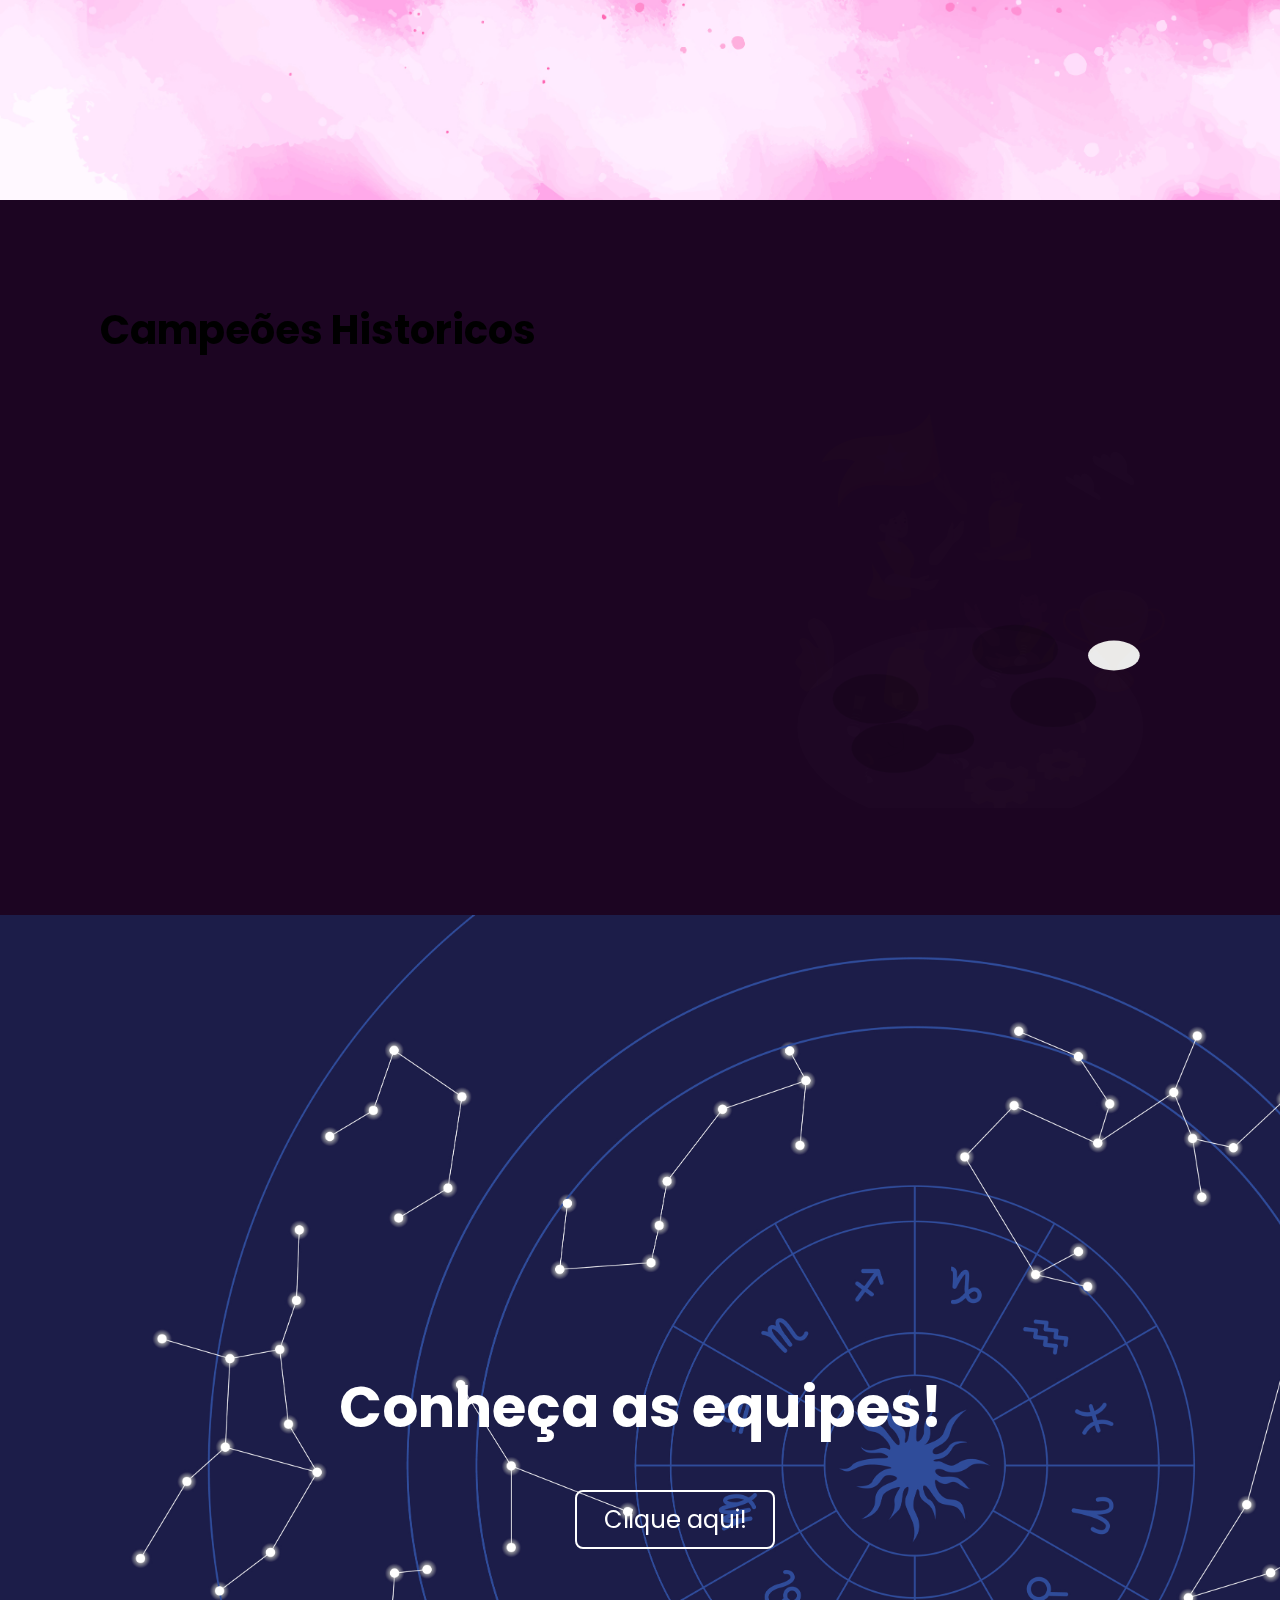
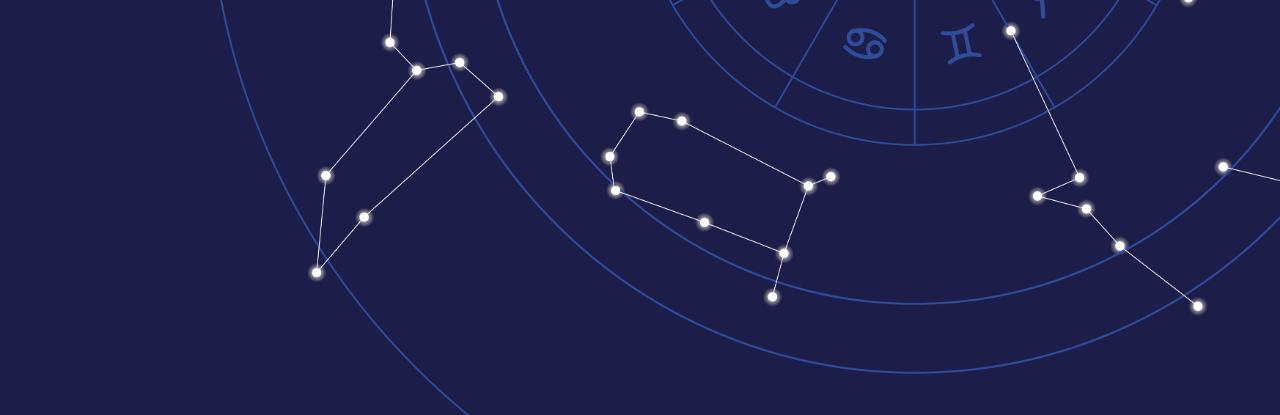
==== commit f93724e6: "feat: css" ====
--- a/index.html
+++ b/index.html
@@ -5,8 +5,8 @@
     <meta http-equiv="X-UA-Compatible" content="IE=edge">
     <meta name="viewport" content="width=device-width, initial-scale=1.0">
     <link rel="icon" href="https://i.pinimg.com/564x/1b/fc/08/1bfc082ab216bc0fd8e21ef02de1a475.jpg">
-    <link rel="stylesheet" type="text/css" href="../../css/moon.css">
-    <link rel="stylesheet" type="text/css" href="../../css/sec.css">
+    <link rel="stylesheet" type="text/css" href="../css/parallax.css">
+    <link rel="stylesheet" type="text/css" href="../css/template.css">
     <title>7° Torneio Mallister</title>
 </head>
 <body>
--- a/css/parallax.css
+++ b/css/parallax.css
@@ -0,0 +1,147 @@
+@import url('https://fonts.googleapis.com/css2?family=Poppins:ital,wght@0,400;0,500;0,600;0,700;1,400;1,500;1,600;1,700&display=swap');
+
+* {
+    font-family: 'Poppins', sans-serif;
+    margin: 0;
+    padding: 0;
+    box-sizing: border-box;
+    scroll-behavior: smooth;
+}
+
+body{
+    min-height: 100vh;
+    overflow-x: hidden;
+    background: linear-gradient(#2b1055, #7597de);
+}
+
+header{
+    position: absolute;
+    top: 0;
+    left: 0;
+    width: 100%;
+    padding: 30px 100px;
+    display: flex;
+    justify-content: space-between;
+    align-items: center;
+    z-index: 10000;
+}
+
+header .logo {
+    color: #fff;
+    font-weight: 700;
+    text-decoration: none;
+    font-size: 2em;
+    text-transform: uppercase;
+    letter-spacing: 2px;
+}
+
+header ul {
+    display: flex;
+    justify-content: center;
+    align-items: center;
+}
+
+header ul li {
+    list-style: none;
+    margin-left: 20px;
+}
+
+header ul li a {
+    text-decoration: none;
+    padding: 6px 15px;
+    color: #fff;
+    border-radius: 20px;
+}
+
+header ul li a:hover, 
+header ul li a.active
+{
+    background: #fff;
+    color: #2b1055;
+}
+
+
+section{
+    position: relative;
+    width: 100%;
+    height: 100vh;
+    padding: 100px;
+    display: flex;
+    justify-content: center;
+    align-items: center;
+    overflow: hidden;
+}
+
+section::before{
+    content: '';
+    position: absolute;
+    bottom: 0;
+    width: 100%;
+    height: 100px;
+    background: linear-gradient(to top,#1c0522,transparent);
+    z-index: 1000;
+}
+
+section img{
+    position: absolute;
+    top: 0;
+    left: 0;
+    width: 100%;
+    height: 100%;
+    object-fit: cover;
+    pointer-events: none;
+}
+
+section img#moon{
+    mix-blend-mode: screen;
+}
+
+section img#mtfront{
+    z-index: 10;
+}
+
+#text{
+    position: absolute;
+    right: -350px;
+    color: #fff;
+    white-space: nowrap;
+    font-size: 5.5vw;
+    z-index: 9;  
+}
+
+#btn{
+    text-decoration: none;
+    display: inline-block;
+    padding: 8px 30px;
+    border-radius: 40px;
+    background: #fff;
+    color: #2b1055;
+    font-size: 1.5em;
+    z-index: 9;
+    transform: translateY(100px);
+}
+
+.sec{
+    padding: 100px;
+    background: #1c0522;
+}
+
+.h2-sec-history{
+    font-size: 2.5em;
+    text-align: center;
+    color: rgb(255, 255, 255);
+}
+
+.sec h3{
+    font-size: 1.5em;
+    text-align: center;
+    margin-top: -5px;
+    color: #fff;
+}
+
+.sec p{
+    margin-top: 10px;
+    text-align: center;
+    font-size: 1em;
+    color: #fff;
+}--- a/css/template.css
+++ b/css/template.css
@@ -0,0 +1,80 @@
+.section{
+    background-image: url('../img/history.jpg');
+    background-repeat: no-repeat;
+    background-size: cover;
+    height: 900px;
+}
+
+.section-champs{
+    background-image: url('../img/champs.jpg');
+    background-repeat: no-repeat;
+    background-size: cover;
+}
+
+.section-teams{
+    background-image: url('../img/zodiac.jpg');
+    background-repeat: no-repeat;
+    background-size: cover;
+    height: 1100px;
+}
+
+.img-champs{
+    width: 35vw;
+    margin-left: 60%;
+}
+
+.img-dragon{
+    width: 35vw;
+    margin-top: -200px;
+}
+
+.h3-sec-champs{
+    font-size: 2.5em;
+    color: black;
+}
+
+.h2-sec-teams{
+    font-size: 3.5em;
+    color: #fff;
+    text-align: center;
+    margin-top: 350px;
+}
+
+.btn-teams{
+    text-decoration: none;
+    font-size: 1.5em;
+    color: #fff;
+    display: flex;
+    justify-content: center;
+    align-items: center;
+    border: 2px solid #fff;
+    border-radius: 8px;
+    width: 200px;
+    padding: 10px;
+    margin-left: 44%;
+    margin-top: 40px;
+}
+
+
+.btn-teams:hover{
+    background-color: #2a2a4d;
+    transition: 1s;
+    transform: scale(1.1);
+}
+
+.text-height{
+    display: flex;
+    flex-direction: column;  
+    width: 30%;
+    margin-left: 60%;
+}
+
+
+
+.img-mage{
+    width: 1000px;
+    height: 500px;
+    margin-top: -220px;
+    box-shadow: 23px 13px 29px 0px rgba(0,0,0,0.73);
+}
+
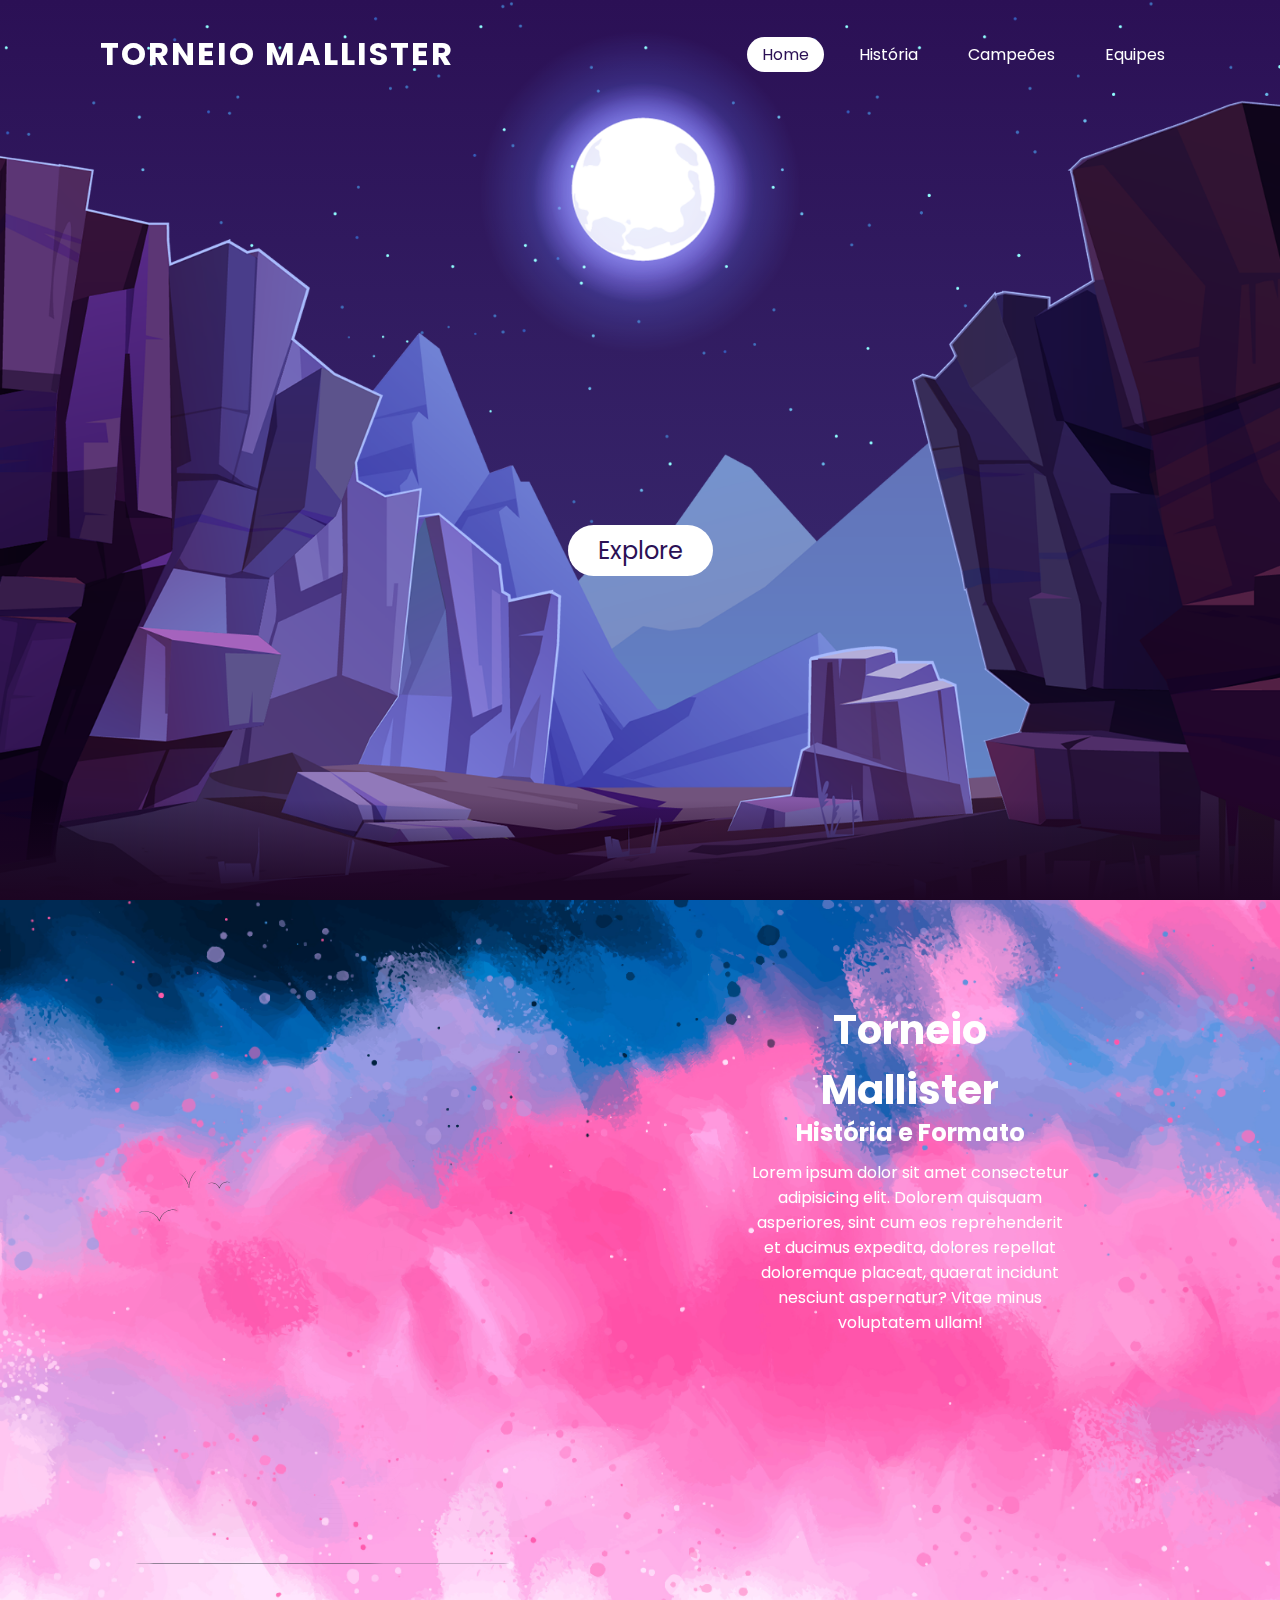
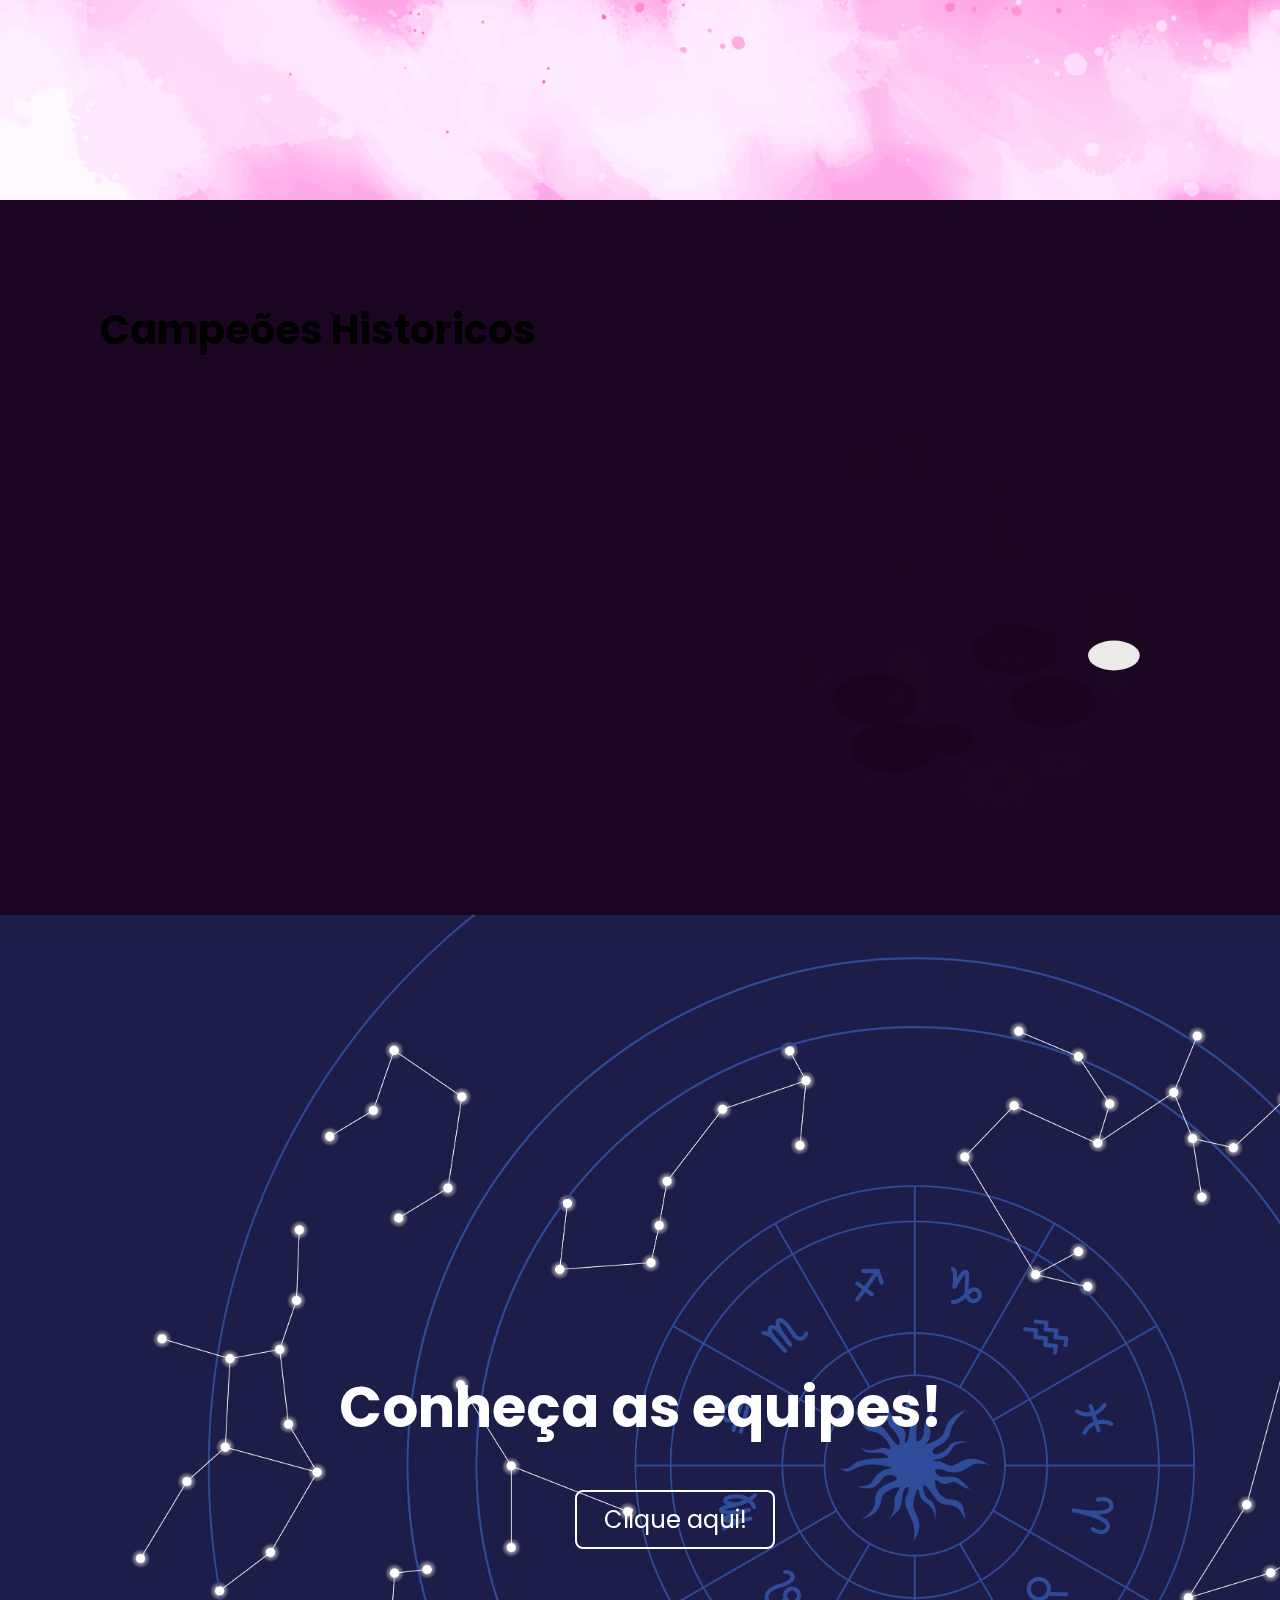
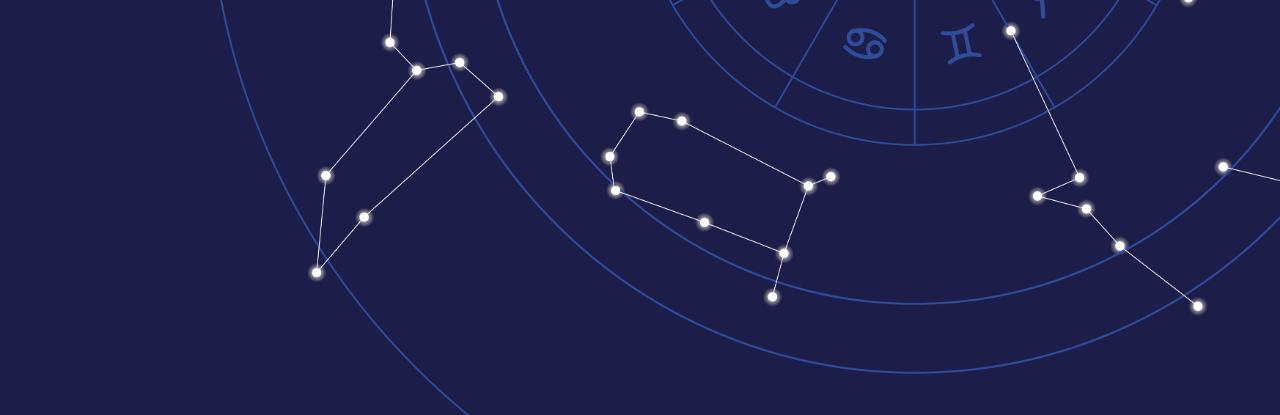
==== commit cce7347e: "feat: fix css" ====
--- a/index.html
+++ b/index.html
@@ -5,8 +5,8 @@
     <meta http-equiv="X-UA-Compatible" content="IE=edge">
     <meta name="viewport" content="width=device-width, initial-scale=1.0">
     <link rel="icon" href="https://i.pinimg.com/564x/1b/fc/08/1bfc082ab216bc0fd8e21ef02de1a475.jpg">
-    <link rel="stylesheet" type="text/css" href="../css/parallax.css">
-    <link rel="stylesheet" type="text/css" href="../css/template.css">
+    <link rel="stylesheet" type="text/css" href="svg/parallax.css">
+    <link rel="stylesheet" type="text/css" href="svg/template.css">
     <title>7° Torneio Mallister</title>
 </head>
 <body>
--- a/svg/parallax.css
+++ b/svg/parallax.css
@@ -0,0 +1,147 @@
+@import url('https://fonts.googleapis.com/css2?family=Poppins:ital,wght@0,400;0,500;0,600;0,700;1,400;1,500;1,600;1,700&display=swap');
+
+* {
+    font-family: 'Poppins', sans-serif;
+    margin: 0;
+    padding: 0;
+    box-sizing: border-box;
+    scroll-behavior: smooth;
+}
+
+body{
+    min-height: 100vh;
+    overflow-x: hidden;
+    background: linear-gradient(#2b1055, #7597de);
+}
+
+header{
+    position: absolute;
+    top: 0;
+    left: 0;
+    width: 100%;
+    padding: 30px 100px;
+    display: flex;
+    justify-content: space-between;
+    align-items: center;
+    z-index: 10000;
+}
+
+header .logo {
+    color: #fff;
+    font-weight: 700;
+    text-decoration: none;
+    font-size: 2em;
+    text-transform: uppercase;
+    letter-spacing: 2px;
+}
+
+header ul {
+    display: flex;
+    justify-content: center;
+    align-items: center;
+}
+
+header ul li {
+    list-style: none;
+    margin-left: 20px;
+}
+
+header ul li a {
+    text-decoration: none;
+    padding: 6px 15px;
+    color: #fff;
+    border-radius: 20px;
+}
+
+header ul li a:hover, 
+header ul li a.active
+{
+    background: #fff;
+    color: #2b1055;
+}
+
+
+section{
+    position: relative;
+    width: 100%;
+    height: 100vh;
+    padding: 100px;
+    display: flex;
+    justify-content: center;
+    align-items: center;
+    overflow: hidden;
+}
+
+section::before{
+    content: '';
+    position: absolute;
+    bottom: 0;
+    width: 100%;
+    height: 100px;
+    background: linear-gradient(to top,#1c0522,transparent);
+    z-index: 1000;
+}
+
+section img{
+    position: absolute;
+    top: 0;
+    left: 0;
+    width: 100%;
+    height: 100%;
+    object-fit: cover;
+    pointer-events: none;
+}
+
+section img#moon{
+    mix-blend-mode: screen;
+}
+
+section img#mtfront{
+    z-index: 10;
+}
+
+#text{
+    position: absolute;
+    right: -350px;
+    color: #fff;
+    white-space: nowrap;
+    font-size: 5.5vw;
+    z-index: 9;  
+}
+
+#btn{
+    text-decoration: none;
+    display: inline-block;
+    padding: 8px 30px;
+    border-radius: 40px;
+    background: #fff;
+    color: #2b1055;
+    font-size: 1.5em;
+    z-index: 9;
+    transform: translateY(100px);
+}
+
+.sec{
+    padding: 100px;
+    background: #1c0522;
+}
+
+.h2-sec-history{
+    font-size: 2.5em;
+    text-align: center;
+    color: rgb(255, 255, 255);
+}
+
+.sec h3{
+    font-size: 1.5em;
+    text-align: center;
+    margin-top: -5px;
+    color: #fff;
+}
+
+.sec p{
+    margin-top: 10px;
+    text-align: center;
+    font-size: 1em;
+    color: #fff;
+}--- a/svg/template.css
+++ b/svg/template.css
@@ -0,0 +1,80 @@
+.section{
+    background-image: url('../img/history.jpg');
+    background-repeat: no-repeat;
+    background-size: cover;
+    height: 900px;
+}
+
+.section-champs{
+    background-image: url('../img/champs.jpg');
+    background-repeat: no-repeat;
+    background-size: cover;
+}
+
+.section-teams{
+    background-image: url('../img/zodiac.jpg');
+    background-repeat: no-repeat;
+    background-size: cover;
+    height: 1100px;
+}
+
+.img-champs{
+    width: 35vw;
+    margin-left: 60%;
+}
+
+.img-dragon{
+    width: 35vw;
+    margin-top: -200px;
+}
+
+.h3-sec-champs{
+    font-size: 2.5em;
+    color: black;
+}
+
+.h2-sec-teams{
+    font-size: 3.5em;
+    color: #fff;
+    text-align: center;
+    margin-top: 350px;
+}
+
+.btn-teams{
+    text-decoration: none;
+    font-size: 1.5em;
+    color: #fff;
+    display: flex;
+    justify-content: center;
+    align-items: center;
+    border: 2px solid #fff;
+    border-radius: 8px;
+    width: 200px;
+    padding: 10px;
+    margin-left: 44%;
+    margin-top: 40px;
+}
+
+
+.btn-teams:hover{
+    background-color: #2a2a4d;
+    transition: 1s;
+    transform: scale(1.1);
+}
+
+.text-height{
+    display: flex;
+    flex-direction: column;  
+    width: 30%;
+    margin-left: 60%;
+}
+
+
+
+.img-mage{
+    width: 1000px;
+    height: 500px;
+    margin-top: -220px;
+    box-shadow: 23px 13px 29px 0px rgba(0,0,0,0.73);
+}
+
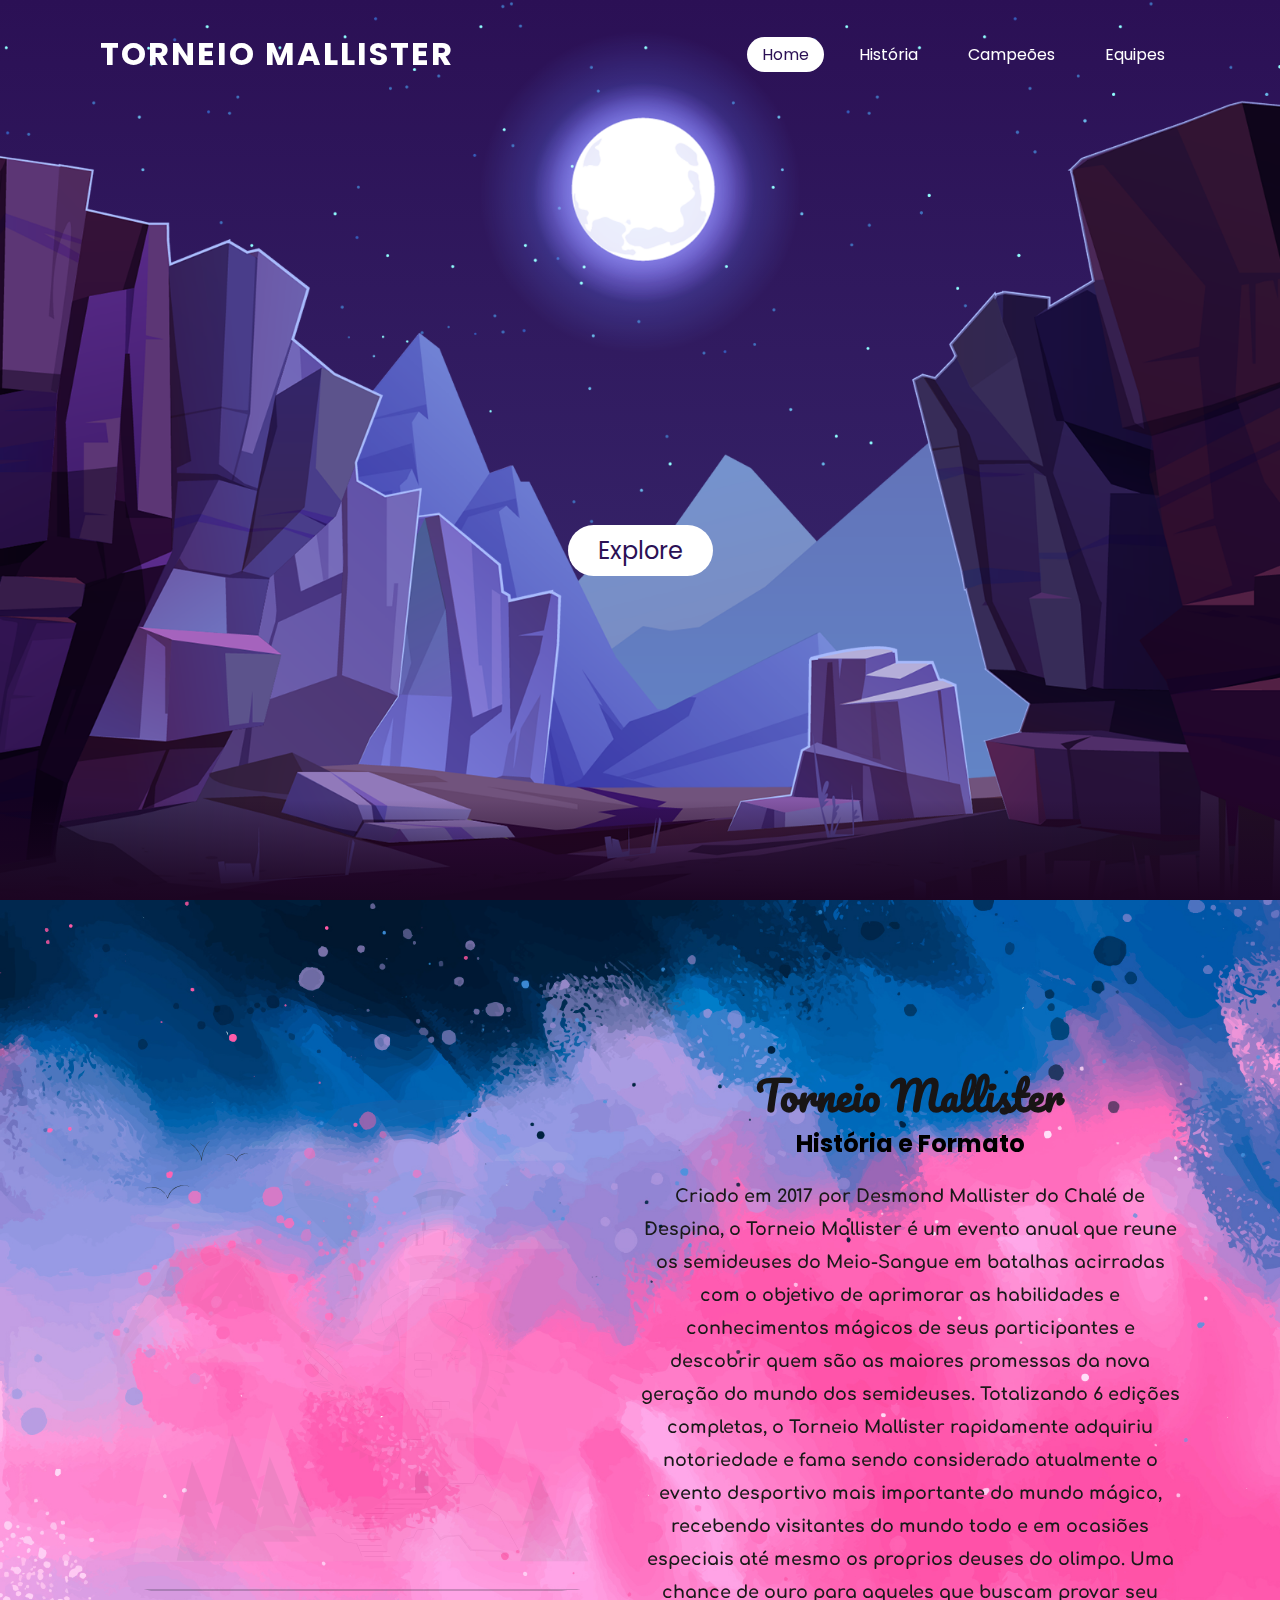
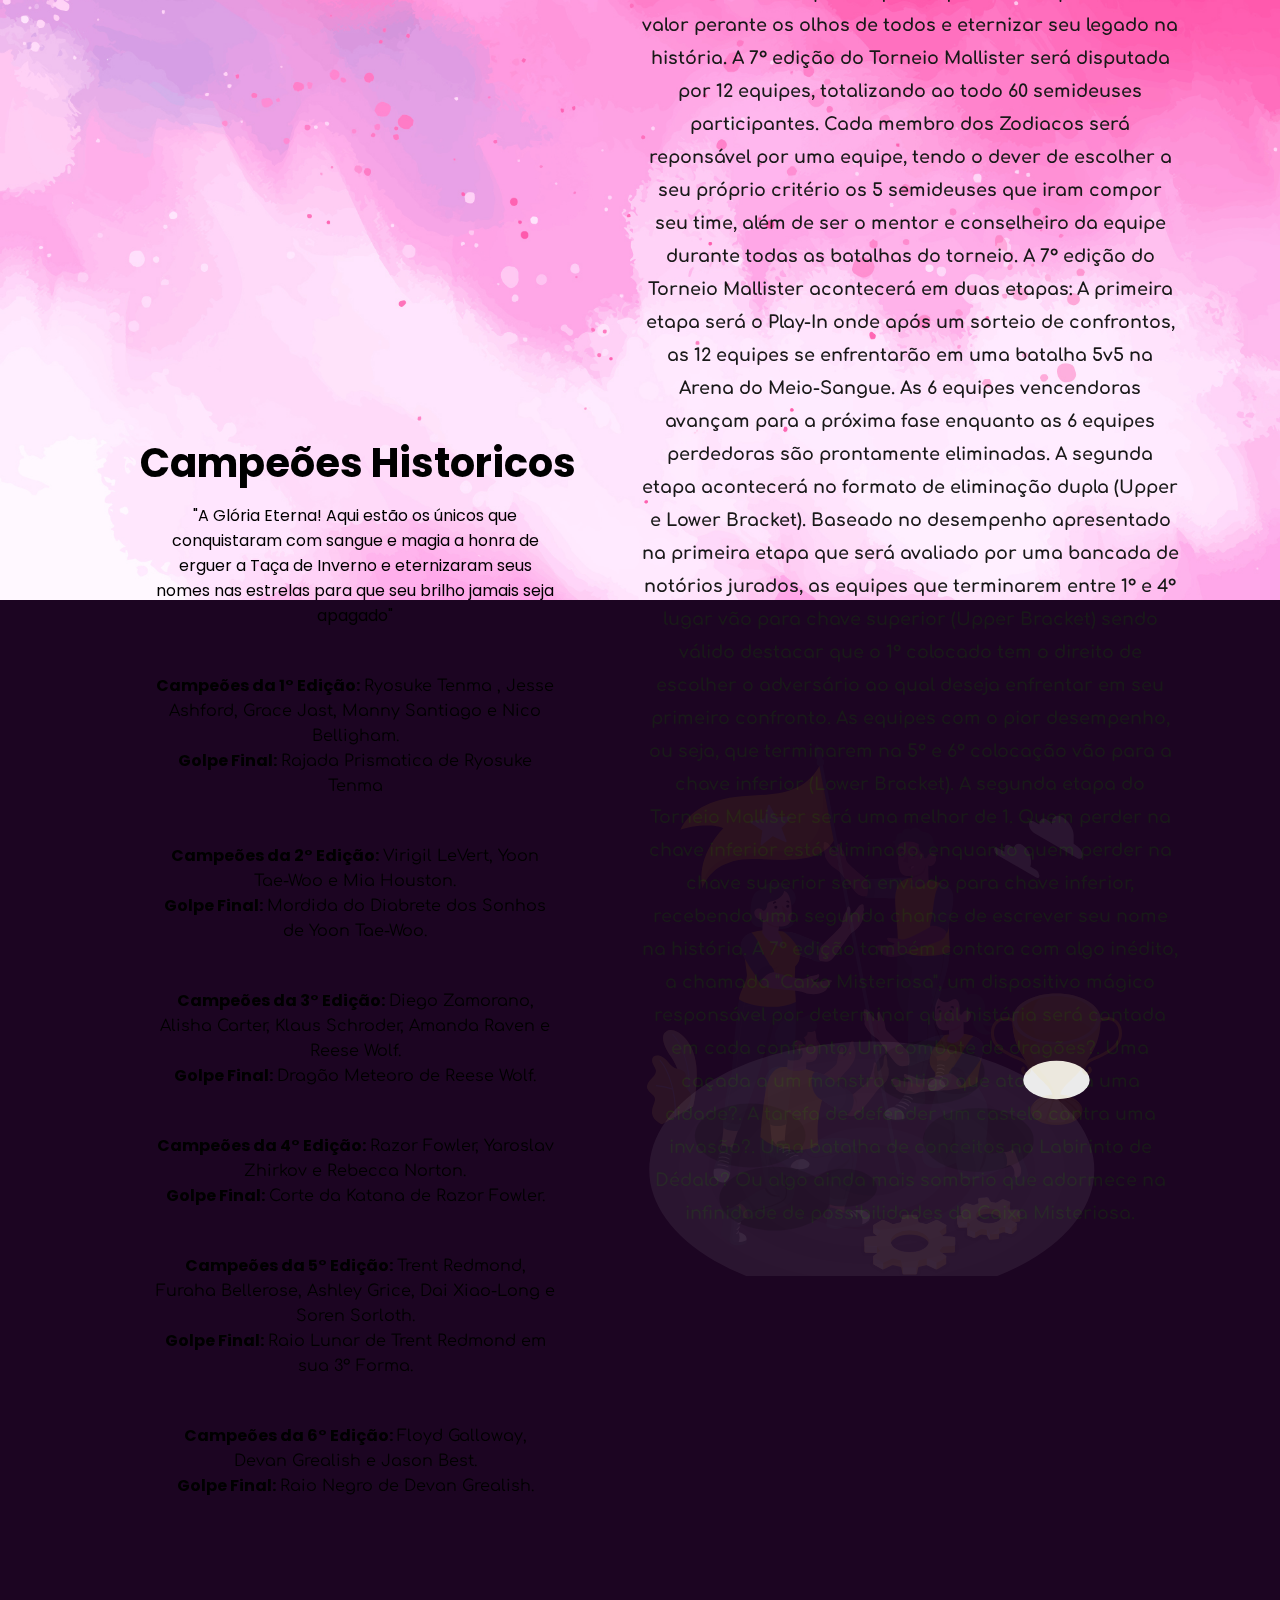
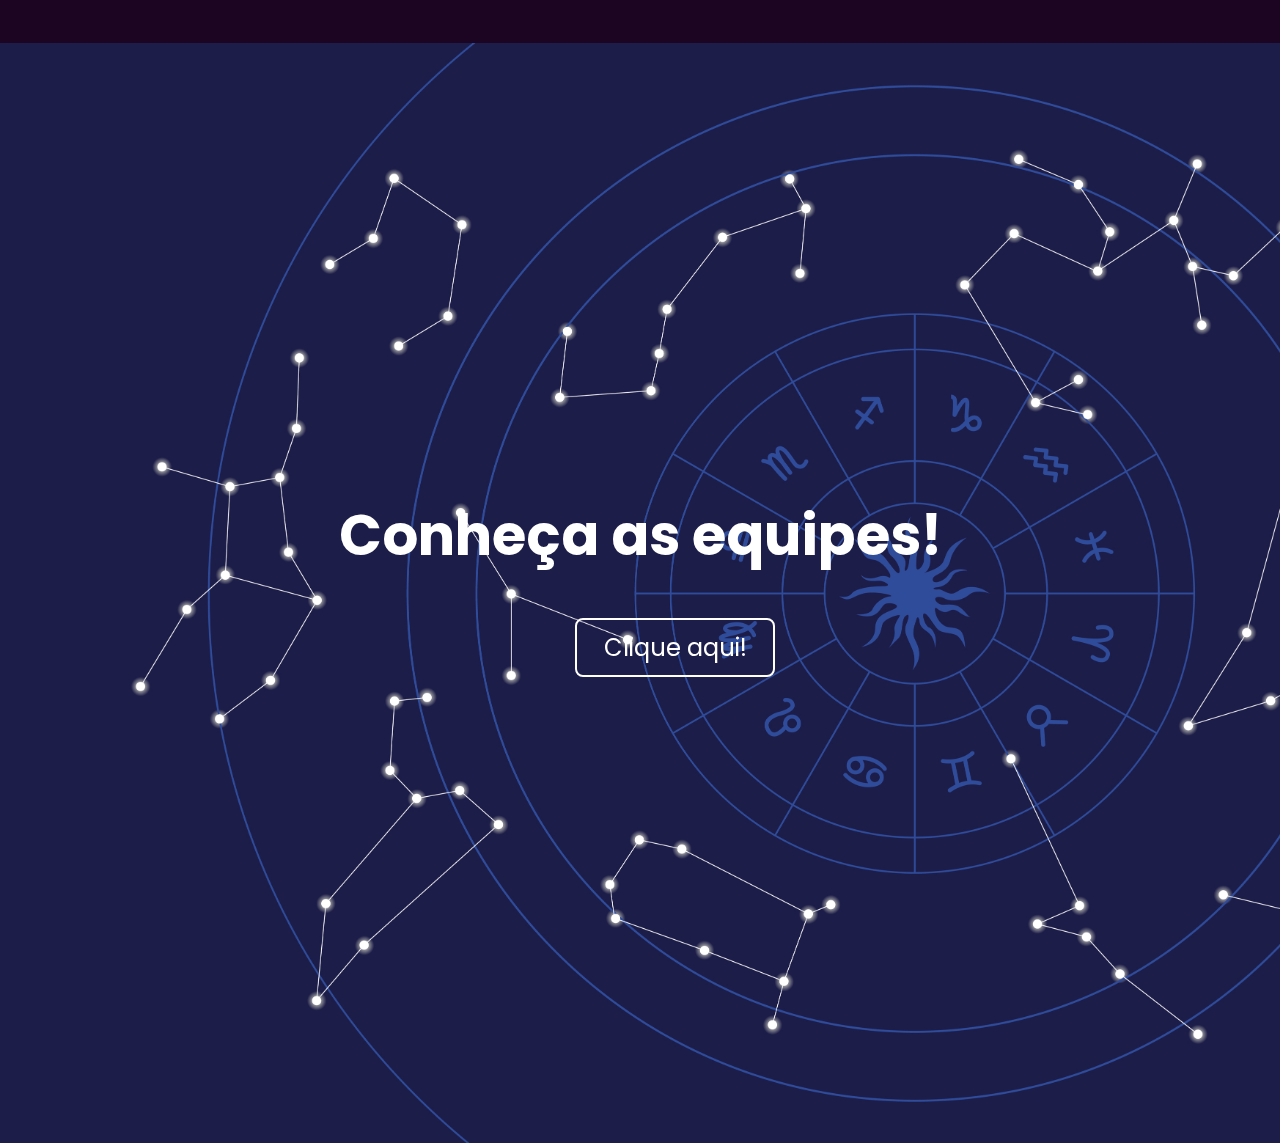
==== commit 8480107b: "feat: finish teams and home" ====
--- a/index.html
+++ b/index.html
@@ -32,23 +32,60 @@
     </section>
 
      <div class="sec section" id="history">
-        <div class="text-sec text-height">
+        <img class="img-dragon" src="svg/dragon.svg" alt="">
+        <div class="text-height">
         <h2 class="h2-sec-history">Torneio Mallister</h2>
-        <h3>História e Formato</h3>
-        <p>Lorem ipsum dolor sit amet consectetur adipisicing elit. Dolorem quisquam asperiores, sint cum eos reprehenderit et ducimus expedita, dolores repellat doloremque placeat, quaerat incidunt nesciunt aspernatur? Vitae minus voluptatem ullam!</p>
+        <h4 class="mb-h3-history">História e Formato</h4>
+        <span class="p-history"> Criado em 2017 por Desmond Mallister do Chalé de Despina, o Torneio Mallister é um evento anual que reune os semideuses do Meio-Sangue em batalhas acirradas com o objetivo de aprimorar as habilidades e conhecimentos mágicos de seus participantes e descobrir quem são as maiores promessas da nova geração do mundo dos semideuses. Totalizando 6 edições completas, o Torneio Mallister rapidamente adquiriu notoriedade e fama sendo considerado atualmente o evento desportivo mais importante do mundo mágico, recebendo visitantes do mundo todo e em ocasiões especiais até mesmo os proprios deuses do olimpo. Uma chance de ouro para aqueles que buscam provar seu valor perante os olhos de todos e eternizar seu legado na história.
+            A 7° edição do Torneio Mallister será disputada por 12 equipes, totalizando ao todo 60 semideuses participantes. Cada membro dos Zodiacos será reponsável por uma equipe, tendo o dever de escolher a seu próprio critério os 5 semideuses que iram compor seu time, além de ser o mentor e conselheiro da equipe durante todas as batalhas do torneio. A 7° edição do Torneio Mallister acontecerá em duas etapas: A primeira etapa será o Play-In onde após um sorteio de confrontos, as 12 equipes se enfrentarão em uma batalha 5v5 na Arena do Meio-Sangue. As 6 equipes vencendoras avançam para a próxima fase enquanto as 6 equipes perdedoras são prontamente eliminadas. A segunda etapa acontecerá no formato de eliminação dupla (Upper e Lower Bracket). Baseado no desempenho apresentado na primeira etapa que será avaliado por uma bancada de notórios jurados, as equipes que terminarem entre 1° e 4° lugar vão para chave superior (Upper Bracket) sendo válido destacar que o 1° colocado tem o direito de escolher o adversário ao qual deseja enfrentar em seu primeiro confronto. As equipes com o pior desempenho, ou seja, que terminarem na 5° e 6° colocação vão para a chave inferior (Lower Bracket). A segunda etapa do Torneio Mallister será uma melhor de 1. Quem perder na chave inferior está eliminado, enquanto quem perder na chave superior será enviado para chave inferior, recebendo uma segunda chance de escrever seu nome na história. A 7° edição também contara com algo inédito, a chamada "Caixa Misteriosa", um dispositivo mágico responsável por determinar qual história será contada em cada confronto. Um combate de dragões?. Uma caçada a um monstro antigo que atormenta uma cidade?. A tarefa de defender um castelo contra uma invasão?. Uma batalha de conceitos no Labirinto de Dédalo? Ou algo ainda mais sombrio que adormece na infinidade de possibilidades da Caixa Misteriosa.   </span>
         </div>
 
-        <img class="img-dragon" src="svg/dragon.svg" alt="">
         
     </div>
 
 
     <div class="sec section-champs" id="champs">
-        <div class="">
+        <img class="img-champs" src="svg/teamchamps.svg" alt="">      
+        <div class="div-champs-info">
             <h2 class="h3-sec-champs">Campeões Historicos</h2>
-            
+            <div class="div-p-champs">
+                <span class="p-champs">
+                    "A Glória Eterna! Aqui estão os únicos que conquistaram com sangue e magia a honra de erguer a Taça de Inverno e eternizaram seus nomes nas estrelas para que seu brilho jamais seja apagado"
+                </span>
+            </div>
+            <div class="div-p-champs">
+                <strong>Campeões da 1° Edição:</strong> <span class="name-champs">Ryosuke Tenma , Jesse Ashford, Grace Jast, Manny Santiago e Nico Belligham.</span> <br>
+                <strong>Golpe Final:</strong> <span class="name-champs">Rajada Prismatica de Ryosuke Tenma
+                </span>
+            </div>
+            <div class="div-p-champs">
+                <strong>Campeões da 2° Edição:</strong> <span class="name-champs">Virigil LeVert, Yoon Tae-Woo e Mia Houston.</span> <br>
+                <strong>Golpe Final:</strong> <span class="name-champs">Mordida do Diabrete dos Sonhos de Yoon Tae-Woo.
+                </span>
+            </div>
+            <div class="div-p-champs">
+                <strong>Campeões da 3° Edição:</strong> <span class="name-champs">Diego Zamorano, Alisha Carter, Klaus Schroder, Amanda Raven e Reese Wolf.</span> <br>
+                <strong>Golpe Final:</strong> <span class="name-champs">Dragão Meteoro de Reese Wolf.
+                </span>
+            </div>
+            <div class="div-p-champs">
+                <strong>Campeões da 4° Edição:</strong> <span class="name-champs">Razor Fowler, Yaroslav Zhirkov e 
+                    Rebecca Norton.</span> <br>
+                <strong>Golpe Final:</strong> <span class="name-champs"> Corte da Katana de Razor Fowler.
+                </span>
+            </div>
+            <div class="div-p-champs">
+                <strong>Campeões da 5° Edição:</strong> <span class="name-champs">Trent Redmond, Furaha Bellerose, Ashley Grice, Dai Xiao-Long e Soren Sorloth.</span> <br>
+                <strong>Golpe Final:</strong> <span class="name-champs">Raio Lunar de Trent Redmond em sua 3° Forma.
+                </span>
+            </div>
+            <div class="div-p-champs">
+                <strong>Campeões da 6° Edição:</strong> <span class="name-champs">Floyd Galloway, Devan Grealish e Jason Best.</span> <br>
+                <strong>Golpe Final:</strong> <span class="name-champs">Raio Negro de Devan Grealish.
+                </span>
+            </div>
         </div>    
-        <img class="img-champs" src="svg/teamchamps.svg" alt="">      
+    
     </div>
 
     
@@ -63,7 +100,7 @@
     
     
 
-    <script src="/js/moon.js"></script>
+    <script src="svg/moon.js"></script>
     
 </body>
 </html>--- a/svg/parallax.css
+++ b/svg/parallax.css
@@ -1,4 +1,7 @@
 @import url('https://fonts.googleapis.com/css2?family=Poppins:ital,wght@0,400;0,500;0,600;0,700;1,400;1,500;1,600;1,700&display=swap');
+
+
+@import url('https://fonts.googleapis.com/css2?family=Pacifico&display=swap');
 
 * {
     font-family: 'Poppins', sans-serif;
@@ -129,7 +132,9 @@
 .h2-sec-history{
     font-size: 2.5em;
     text-align: center;
-    color: rgb(255, 255, 255);
+    color: rgb(24, 21, 21);
+    margin-bottom: 15px;
+    font-family: 'Pacifico', cursive;
 }
 
 .sec h3{
--- a/svg/template.css
+++ b/svg/template.css
@@ -1,8 +1,12 @@
+@import url('https://fonts.googleapis.com/css2?family=Comfortaa:wght@400;500;600;700&display=swap');
+
+@import url('https://fonts.googleapis.com/css2?family=Pacifico&display=swap');
+
 .section{
     background-image: url('../img/history.jpg');
     background-repeat: no-repeat;
     background-size: cover;
-    height: 900px;
+    height: 1300px;
 }
 
 .section-champs{
@@ -19,18 +23,20 @@
 }
 
 .img-champs{
-    width: 35vw;
-    margin-left: 60%;
+    width: 45vw;
+    margin-left: 45%;
+
 }
 
 .img-dragon{
-    width: 35vw;
-    margin-top: -200px;
+    width: 40vw;
+    margin-top: 100px;
 }
 
 .h3-sec-champs{
     font-size: 2.5em;
     color: black;
+    margin-bottom: 10px;
 }
 
 .h2-sec-teams{
@@ -65,10 +71,19 @@
 .text-height{
     display: flex;
     flex-direction: column;  
-    width: 30%;
-    margin-left: 60%;
+    width: 50%;
+    text-align: center;
+    line-height: 33px;
+    margin-left: 50%;
+    margin-top: -50%;
 }
 
+.mb-h3-history{
+    margin-bottom: 20px;
+    color: black;
+    font-size: 1.5em;
+    
+}
 
 
 .img-mage{
@@ -78,3 +93,30 @@
     box-shadow: 23px 13px 29px 0px rgba(0,0,0,0.73);
 }
 
+
+.p-champs{
+    color: black;
+}
+
+.div-p-champs{
+    width: 400px;
+    text-align: center;
+    margin-left: 15px;
+    margin-bottom: 45px;
+}
+
+.name-champs{
+    font-family: 'Comfortaa', cursive;
+}
+
+.div-champs-info{
+    margin-top: -850px;
+    margin-left: 40px;
+}
+
+.p-history{
+    font-size: 1.1em;
+    font-family: 'Comfortaa', cursive;
+    color: #191919;
+    font-weight: bold;
+}